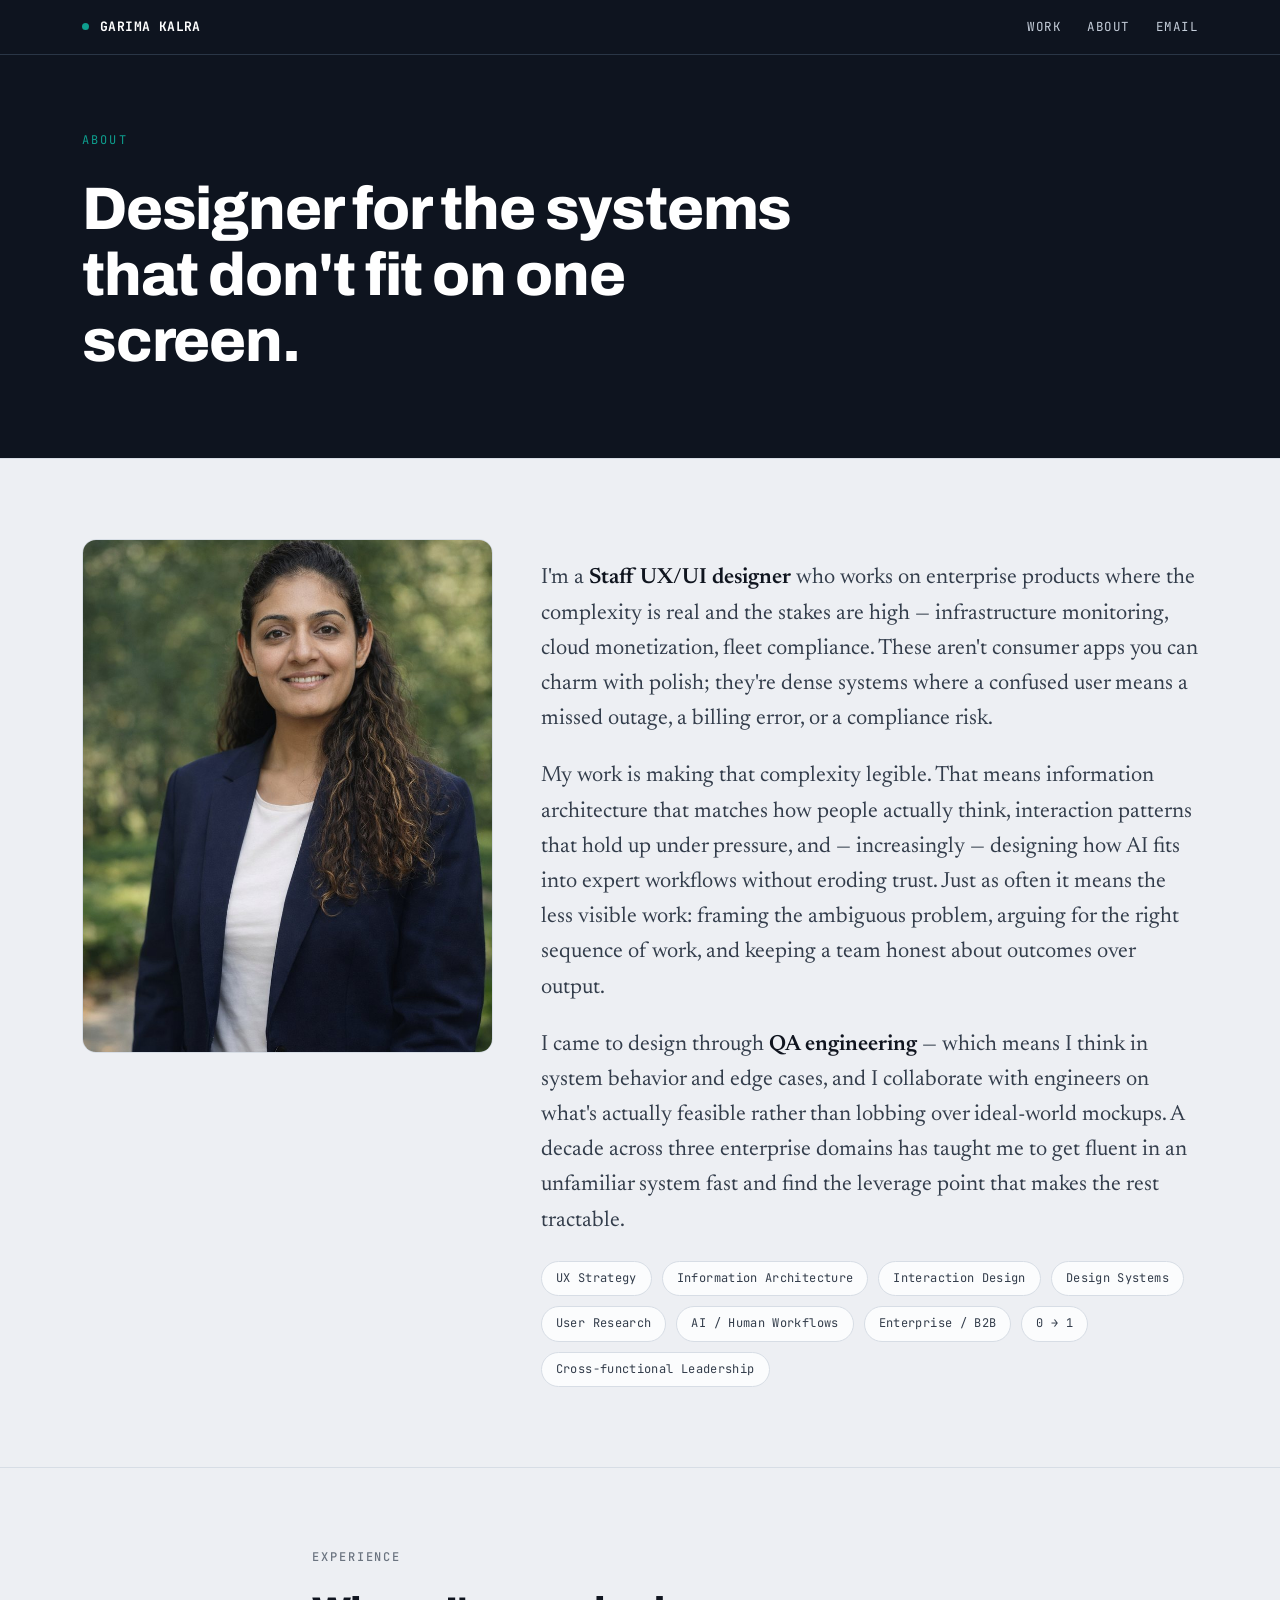
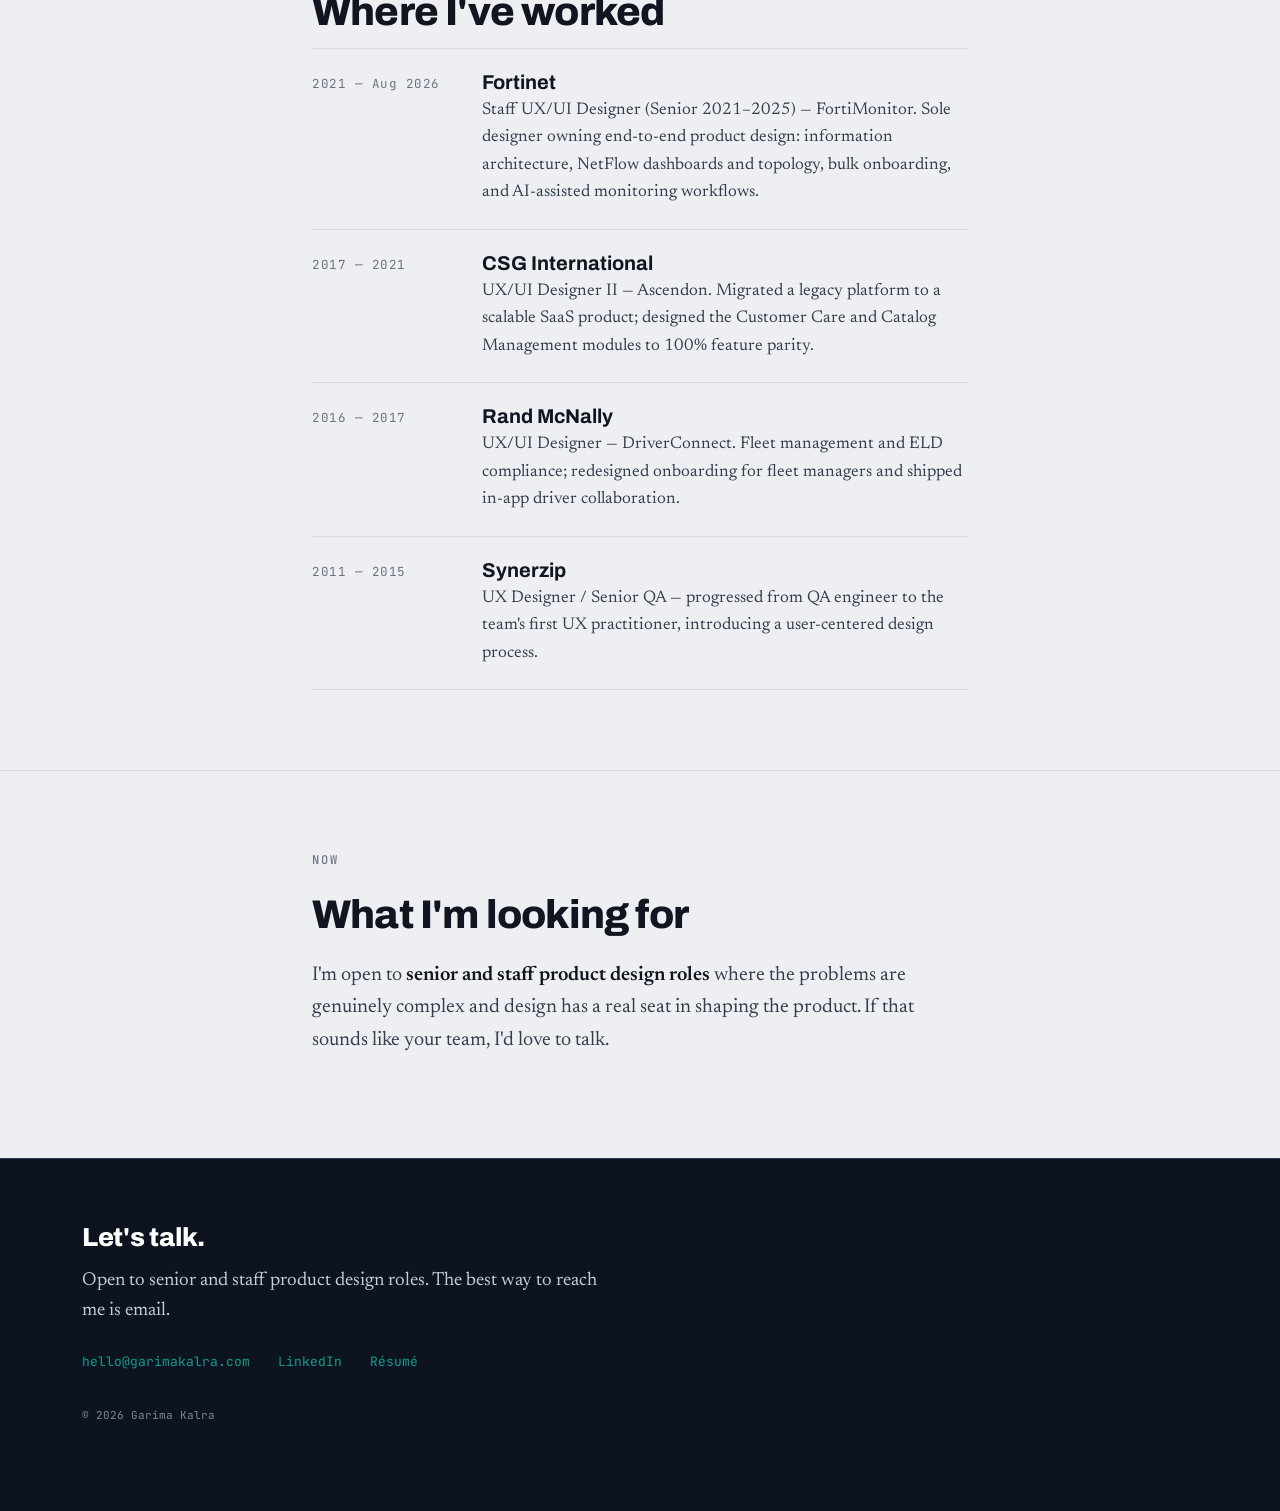
==== about.html @ a67697af "Add files via upload" ====
<!DOCTYPE html>
<html lang="en">
<head>
<meta charset="UTF-8">
<meta name="viewport" content="width=device-width, initial-scale=1.0">
<title>About — Garima Kalra</title>
<meta name="description" content="About Garima Kalra — Staff UX/UI designer specializing in complex enterprise systems.">
<link rel="preconnect" href="https://fonts.googleapis.com">
<link rel="preconnect" href="https://fonts.gstatic.com" crossorigin>
<link href="https://fonts.googleapis.com/css2?family=Archivo:wght@400;500;600;700;800;900&family=Newsreader:opsz,wght@6..72,400;6..72,500;6..72,600&family=JetBrains+Mono:wght@400;500;700&display=swap" rel="stylesheet">
<link rel="stylesheet" href="styles.css">
</head>
<body>

<div class="topbar">
  <div class="wrap">
    <a class="brand" href="index.html"><span class="dot"></span>GARIMA KALRA</a>
    <nav>
      <a href="index.html#work">Work</a>
      <a href="about.html">About</a>
      <a class="hide-sm" href="mailto:hello@garimakalra.com">Email</a>
    </nav>
  </div>
</div>

<header class="hero home">
  <div class="wrap">
    <div class="eyebrow">About</div>
    <!-- EDIT: about headline -->
    <h1 style="font-size:clamp(34px,5vw,60px);max-width:20ch;">Designer for the systems that don't fit on one screen.</h1>
  </div>
</header>

<section>
  <div class="wrap reveal" style="display:grid;grid-template-columns:1fr 1.6fr;gap:48px;align-items:start;">
    <div>
      <img src="garima.jpg" alt="Garima Kalra" style="width:100%;aspect-ratio:4/5;object-fit:cover;border-radius:14px;border:1px solid var(--line);display:block;">
    </div>
    <div>
      <!-- EDIT: bio -->
      <p class="bio">I'm a <strong>Staff UX/UI designer</strong> who works on enterprise products where the complexity is real and the stakes are high — infrastructure monitoring, cloud monetization, fleet compliance. These aren't consumer apps you can charm with polish; they're dense systems where a confused user means a missed outage, a billing error, or a compliance risk.</p>
      <p class="bio">My work is making that complexity legible. That means information architecture that matches how people actually think, interaction patterns that hold up under pressure, and — increasingly — designing how AI fits into expert workflows without eroding trust. Just as often it means the less visible work: framing the ambiguous problem, arguing for the right sequence of work, and keeping a team honest about outcomes over output.</p>
      <p class="bio">I came to design through <strong>QA engineering</strong> — which means I think in system behavior and edge cases, and I collaborate with engineers on what's actually feasible rather than lobbing over ideal-world mockups. A decade across three enterprise domains has taught me to get fluent in an unfamiliar system fast and find the leverage point that makes the rest tractable.</p>

      <div class="tags">
        <span class="tag">UX Strategy</span>
        <span class="tag">Information Architecture</span>
        <span class="tag">Interaction Design</span>
        <span class="tag">Design Systems</span>
        <span class="tag">User Research</span>
        <span class="tag">AI / Human Workflows</span>
        <span class="tag">Enterprise / B2B</span>
        <span class="tag">0 → 1</span>
        <span class="tag">Cross-functional Leadership</span>
      </div>
    </div>
  </div>
</section>

<section>
  <div class="wrap read reveal">
    <div class="eyebrow-s">Experience</div>
    <h2 class="sec" style="margin-bottom:14px;">Where I've worked</h2>
    <div class="timeline" style="max-width:none;">
      <div class="tl"><div class="when">2021 — Aug 2026</div><div><h3>Fortinet</h3><div class="role">Staff UX/UI Designer (Senior 2021–2025) — FortiMonitor. Sole designer owning end-to-end product design: information architecture, NetFlow dashboards and topology, bulk onboarding, and AI-assisted monitoring workflows.</div></div></div>
      <div class="tl"><div class="when">2017 — 2021</div><div><h3>CSG International</h3><div class="role">UX/UI Designer II — Ascendon. Migrated a legacy platform to a scalable SaaS product; designed the Customer Care and Catalog Management modules to 100% feature parity.</div></div></div>
      <div class="tl"><div class="when">2016 — 2017</div><div><h3>Rand McNally</h3><div class="role">UX/UI Designer — DriverConnect. Fleet management and ELD compliance; redesigned onboarding for fleet managers and shipped in-app driver collaboration.</div></div></div>
      <div class="tl"><div class="when">2011 — 2015</div><div><h3>Synerzip</h3><div class="role">UX Designer / Senior QA — progressed from QA engineer to the team's first UX practitioner, introducing a user-centered design process.</div></div></div>
    </div>
  </div>
</section>

<section>
  <div class="wrap read reveal">
    <div class="eyebrow-s">Now</div>
    <h2 class="sec">What I'm looking for</h2>
    <p style="font-size:20px;color:var(--ink-2);">I'm open to <strong>senior and staff product design roles</strong> where the problems are genuinely complex and design has a real seat in shaping the product. If that sounds like your team, I'd love to talk.</p>
  </div>
</section>

<footer>
  <div class="wrap">
    <h3>Let's talk.</h3>
    <p class="ft-sub">Open to senior and staff product design roles. The best way to reach me is email.</p>
    <div class="row">
      <a class="link-b" href="mailto:hello@garimakalra.com">hello@garimakalra.com</a>
      <a class="link-b" href="https://www.linkedin.com/in/kalragarima/">LinkedIn</a>
      <a class="link-b" href="Garima_Kalra_Resume.pdf">Résumé</a>
    </div>
    <p class="copy">© 2026 Garima Kalra</p>
  </div>
</footer>

<script src="site.js"></script>
</body>
</html>
---- styles.css ----
/* =========================================================
   Garima Kalra — portfolio styles
   ONE source of truth for the whole site.
   Edit colors, fonts, and spacing here and every page updates.
   ========================================================= */

:root{
  /* palette */
  --bg:#EDEFF3; --surface:#FBFCFD; --ink:#10151F; --ink-2:#333D4B; --muted:#6B7480;
  --line:#D7DDE5; --line-2:#E4E9EF;
  --console:#0E141F; --console-2:#161F2C; --console-3:#1E2836; --console-line:#2A3646;
  --console-text:#C4CDD9; --console-muted:#7C8798;
  --observed:#0E9E8E; --observed-soft:#E1F3F0;   /* teal accent */
  --designed:#6C5CE0; --designed-soft:#ECE9FB;    /* violet accent */
  --critical:#E5484D; --warning:#C98209; --ok:#2FA76B;
  /* layout */
  --maxw:1180px; --readw:720px;
}

*{box-sizing:border-box;}
html{scroll-behavior:smooth;-webkit-text-size-adjust:100%;}
body{margin:0;background:var(--bg);color:var(--ink);font-family:"Newsreader",Georgia,serif;
  font-size:19px;line-height:1.62;font-weight:400;-webkit-font-smoothing:antialiased;
  text-rendering:optimizeLegibility;overflow-x:hidden;}
h1,h2,h3,h4{font-family:"Archivo",sans-serif;color:var(--ink);margin:0;line-height:1.1;}
a{color:inherit;}
.mono{font-family:"JetBrains Mono",monospace;}
.wrap{max-width:var(--maxw);margin:0 auto;padding:0 32px;}
.read{max-width:var(--readw);}
@media(max-width:640px){.wrap{padding:0 22px;}}

/* ---------- top nav (shared) ---------- */
.topbar{position:sticky;top:0;z-index:50;background:var(--console);border-bottom:1px solid var(--console-line);}
.topbar .wrap{display:flex;align-items:center;justify-content:space-between;height:54px;}
.topbar .brand{font-family:"JetBrains Mono",monospace;font-size:13px;letter-spacing:.03em;
  color:#fff;text-decoration:none;display:flex;align-items:center;gap:11px;font-weight:700;}
.topbar .brand .dot{width:7px;height:7px;border-radius:50%;background:var(--observed);display:inline-block;}
.topbar nav{display:flex;gap:26px;}
.topbar nav a{font-family:"JetBrains Mono",monospace;font-size:12.5px;letter-spacing:.04em;
  color:var(--console-text);text-decoration:none;text-transform:uppercase;}
.topbar nav a:hover{color:#fff;}
@media(max-width:560px){.topbar nav{gap:16px;} .topbar nav a.hide-sm{display:none;}}

/* ---------- console hero (home + case studies) ---------- */
.hero{background:var(--console);color:#fff;padding:76px 0 84px;position:relative;overflow:hidden;}
.hero .eyebrow{font-family:"JetBrains Mono",monospace;font-size:12px;letter-spacing:.18em;
  text-transform:uppercase;color:var(--observed);margin-bottom:26px;}
.hero h1{font-family:"Archivo",sans-serif;font-weight:800;letter-spacing:-.02em;color:#fff;}
.hero .lede{font-size:clamp(19px,2.4vw,23px);color:var(--console-text);max-width:60ch;
  margin-top:26px;line-height:1.55;}
.hero .facts{display:flex;flex-wrap:wrap;gap:34px;margin-top:44px;padding-top:28px;border-top:1px solid var(--console-line);}
.hero .fact .k{font-family:"JetBrains Mono",monospace;font-size:11px;letter-spacing:.12em;
  text-transform:uppercase;color:var(--console-muted);}
.hero .fact .v{font-family:"Archivo",sans-serif;font-size:15px;font-weight:600;color:#fff;margin-top:6px;}

/* home hero sizing */
.hero.home h1{font-size:clamp(40px,6.4vw,78px);max-width:16ch;}
.hero.home .sub{font-family:"Newsreader",serif;font-size:clamp(20px,2.6vw,26px);
  color:var(--console-text);max-width:56ch;margin-top:24px;line-height:1.5;}
/* case study hero sizing */
.hero.case h1{font-size:clamp(38px,6vw,72px);max-width:15ch;}

/* ---------- sections ---------- */
section{padding:80px 0;border-top:1px solid var(--line);}
.eyebrow-s{font-family:"JetBrains Mono",monospace;font-size:12px;font-weight:500;letter-spacing:.16em;
  text-transform:uppercase;color:var(--muted);display:flex;align-items:center;gap:.7em;margin-bottom:22px;}
.eyebrow-s .num{color:var(--observed);font-weight:700;}
h2.sec{font-size:clamp(28px,4vw,40px);font-weight:800;letter-spacing:-.02em;max-width:20ch;}
.sec-sub{font-size:22px;color:var(--ink-2);margin-top:18px;max-width:52ch;line-height:1.5;}
p{margin:22px 0;}
.read p, p.read{max-width:var(--readw);}
strong{font-weight:600;color:var(--ink);}
.pull{font-family:"Archivo",sans-serif;font-weight:700;font-size:clamp(24px,3.4vw,34px);
  line-height:1.22;letter-spacing:-.015em;margin:44px 0;max-width:22ch;}
.pull .tealw{color:var(--observed);} .pull .violw{color:var(--designed);}

/* ---------- work grid (home) ---------- */
.work-head{display:flex;align-items:baseline;justify-content:space-between;margin-bottom:34px;}
.work-grid{display:grid;grid-template-columns:1fr 1fr;gap:24px;}
@media(max-width:760px){.work-grid{grid-template-columns:1fr;}}
.card{display:block;text-decoration:none;color:inherit;background:var(--surface);
  border:1px solid var(--line);border-radius:14px;overflow:hidden;transition:transform .25s ease,box-shadow .25s ease,border-color .25s ease;}
.card:hover{transform:translateY(-4px);box-shadow:0 18px 40px -24px rgba(16,21,31,.35);border-color:var(--line-2);}
.card .thumb{aspect-ratio:16/10;background:var(--console-2);position:relative;display:flex;align-items:flex-end;padding:20px;
  background-image:linear-gradient(135deg,var(--console) 0%,var(--console-3) 100%);}
.card .thumb .chip{font-family:"Archivo",sans-serif;font-weight:800;font-size:26px;letter-spacing:-.02em;color:#fff;}
.card .thumb .chip small{display:block;font-family:"JetBrains Mono",monospace;font-weight:500;
  font-size:11px;letter-spacing:.08em;text-transform:uppercase;color:var(--observed);margin-bottom:6px;}
.card .thumb .ph{position:absolute;top:14px;right:16px;font-family:"JetBrains Mono",monospace;font-size:10px;
  letter-spacing:.08em;text-transform:uppercase;color:var(--console-muted);border:1px dashed var(--console-line);
  padding:4px 8px;border-radius:20px;}
/* full-bleed SVG motif + corner label for a finished tile visual */
.card .thumb .tileviz{position:absolute;inset:0;width:100%;height:100%;display:block;}
.card .thumb .tilelabel{position:absolute;top:13px;left:16px;z-index:2;font-family:"JetBrains Mono",monospace;
  font-size:10.5px;letter-spacing:.09em;text-transform:uppercase;color:var(--console-muted);}
.card:hover .thumb .tileviz{opacity:.96;}
.card .body{padding:22px 24px 26px;}
.card .co{font-family:"JetBrains Mono",monospace;font-size:11.5px;letter-spacing:.06em;
  text-transform:uppercase;color:var(--muted);margin-bottom:10px;}
.card h3{font-family:"Archivo",sans-serif;font-size:23px;font-weight:700;letter-spacing:-.01em;line-height:1.15;}
.card p{font-size:17px;color:var(--ink-2);margin:12px 0 0;line-height:1.5;}
.card .go{font-family:"JetBrains Mono",monospace;font-size:12px;letter-spacing:.04em;color:var(--observed);margin-top:18px;display:inline-block;}

/* ---------- about ---------- */
.bio{font-size:22px;line-height:1.6;color:var(--ink-2);max-width:var(--readw);}
.bio strong{color:var(--ink);}
.portrait{width:100%;aspect-ratio:4/5;border-radius:14px;border:1px solid var(--line);
  background:var(--console-2) linear-gradient(135deg,var(--console) 0%,var(--console-3) 100%);
  display:flex;align-items:center;justify-content:center;
  font-family:"JetBrains Mono",monospace;font-size:11px;letter-spacing:.08em;text-transform:uppercase;color:var(--console-muted);}
.timeline{border-top:1px solid var(--line);margin-top:8px;}
.tl{display:grid;grid-template-columns:150px 1fr;gap:20px;padding:22px 0;border-bottom:1px solid var(--line);}
@media(max-width:560px){.tl{grid-template-columns:1fr;gap:6px;}}
.tl .when{font-family:"JetBrains Mono",monospace;font-size:12.5px;letter-spacing:.04em;color:var(--muted);padding-top:3px;}
.tl h3{font-size:20px;font-weight:700;}
.tl .role{color:var(--ink-2);font-size:17px;margin-top:4px;}
.tags{display:flex;flex-wrap:wrap;gap:10px;margin-top:20px;}
.tag{font-family:"JetBrains Mono",monospace;font-size:12px;letter-spacing:.03em;color:var(--ink-2);
  border:1px solid var(--line);border-radius:20px;padding:7px 14px;background:var(--surface);}

/* ---------- case study components ---------- */
.metrics{display:grid;grid-template-columns:repeat(3,1fr);gap:20px;margin:44px 0;}
@media(max-width:720px){.metrics{grid-template-columns:1fr;}}
.metric{background:var(--surface);border:1px solid var(--line);border-radius:12px;padding:26px;}
.metric .big{font-family:"Archivo",sans-serif;font-weight:800;font-size:40px;letter-spacing:-.02em;
  color:var(--ink);display:flex;align-items:baseline;gap:10px;}
.metric .big .from{font-size:20px;color:var(--muted);font-weight:600;}
.metric .lbl{font-size:16px;color:var(--ink-2);margin-top:10px;line-height:1.4;}
.dec{border-top:1px solid var(--line);padding:26px 0;display:grid;grid-template-columns:64px 1fr;gap:20px;}
.dec .n{font-family:"JetBrains Mono",monospace;font-weight:700;font-size:15px;color:var(--designed);padding-top:4px;}
.dec h3{font-size:21px;font-weight:700;}
.dec p{margin:10px 0 0;color:var(--ink-2);font-size:18px;}
.quote{border-left:2px solid var(--observed);padding:6px 0 6px 24px;margin:34px 0;}
.quote p{font-size:22px;line-height:1.5;color:var(--ink);margin:0 0 12px;font-style:italic;}
.quote .who{font-family:"JetBrains Mono",monospace;font-size:12px;letter-spacing:.05em;
  text-transform:uppercase;color:var(--muted);font-style:normal;}

/* placeholder marker — visible so you never ship an empty slot by accident */
.swapnote{border:1px dashed var(--designed);background:var(--designed-soft);border-radius:10px;
  padding:16px 18px;margin:28px 0;font-family:"JetBrains Mono",monospace;font-size:12.5px;
  color:#4a3fb0;line-height:1.6;}
.swapnote b{color:var(--designed);}

/* case study image helper */
.shot{width:100%;border:1px solid var(--line);border-radius:12px;margin:28px 0;display:block;}
.shot-pair{display:grid;grid-template-columns:1fr 1fr;gap:20px;margin:28px 0;}
@media(max-width:640px){.shot-pair{grid-template-columns:1fr;}}

/* ---------- footer (shared) ---------- */
footer{background:var(--console);color:var(--console-text);padding:64px 0;border-top:1px solid var(--console-line);}
footer h3{color:#fff;font-size:26px;font-weight:800;letter-spacing:-.01em;}
footer .ft-sub{max-width:52ch;margin-top:14px;color:var(--console-text);}
footer .row{display:flex;flex-wrap:wrap;gap:28px;margin-top:24px;}
footer a.link-b{font-family:"JetBrains Mono",monospace;font-size:13px;color:var(--observed);
  text-decoration:none;border-bottom:1px solid transparent;}
footer a.link-b:hover{border-bottom-color:var(--observed);}
footer .copy{font-family:"JetBrains Mono",monospace;font-size:11px;color:var(--console-muted);margin-top:34px;}

/* ---------- motion + a11y ---------- */
.reveal{opacity:0;transform:translateY(18px);transition:opacity .7s ease,transform .7s ease;}
.reveal.in{opacity:1;transform:none;}
a:focus-visible,button:focus-visible{outline:2px solid var(--observed);outline-offset:3px;}
@media(prefers-reduced-motion:reduce){.reveal{opacity:1;transform:none;transition:none;}}
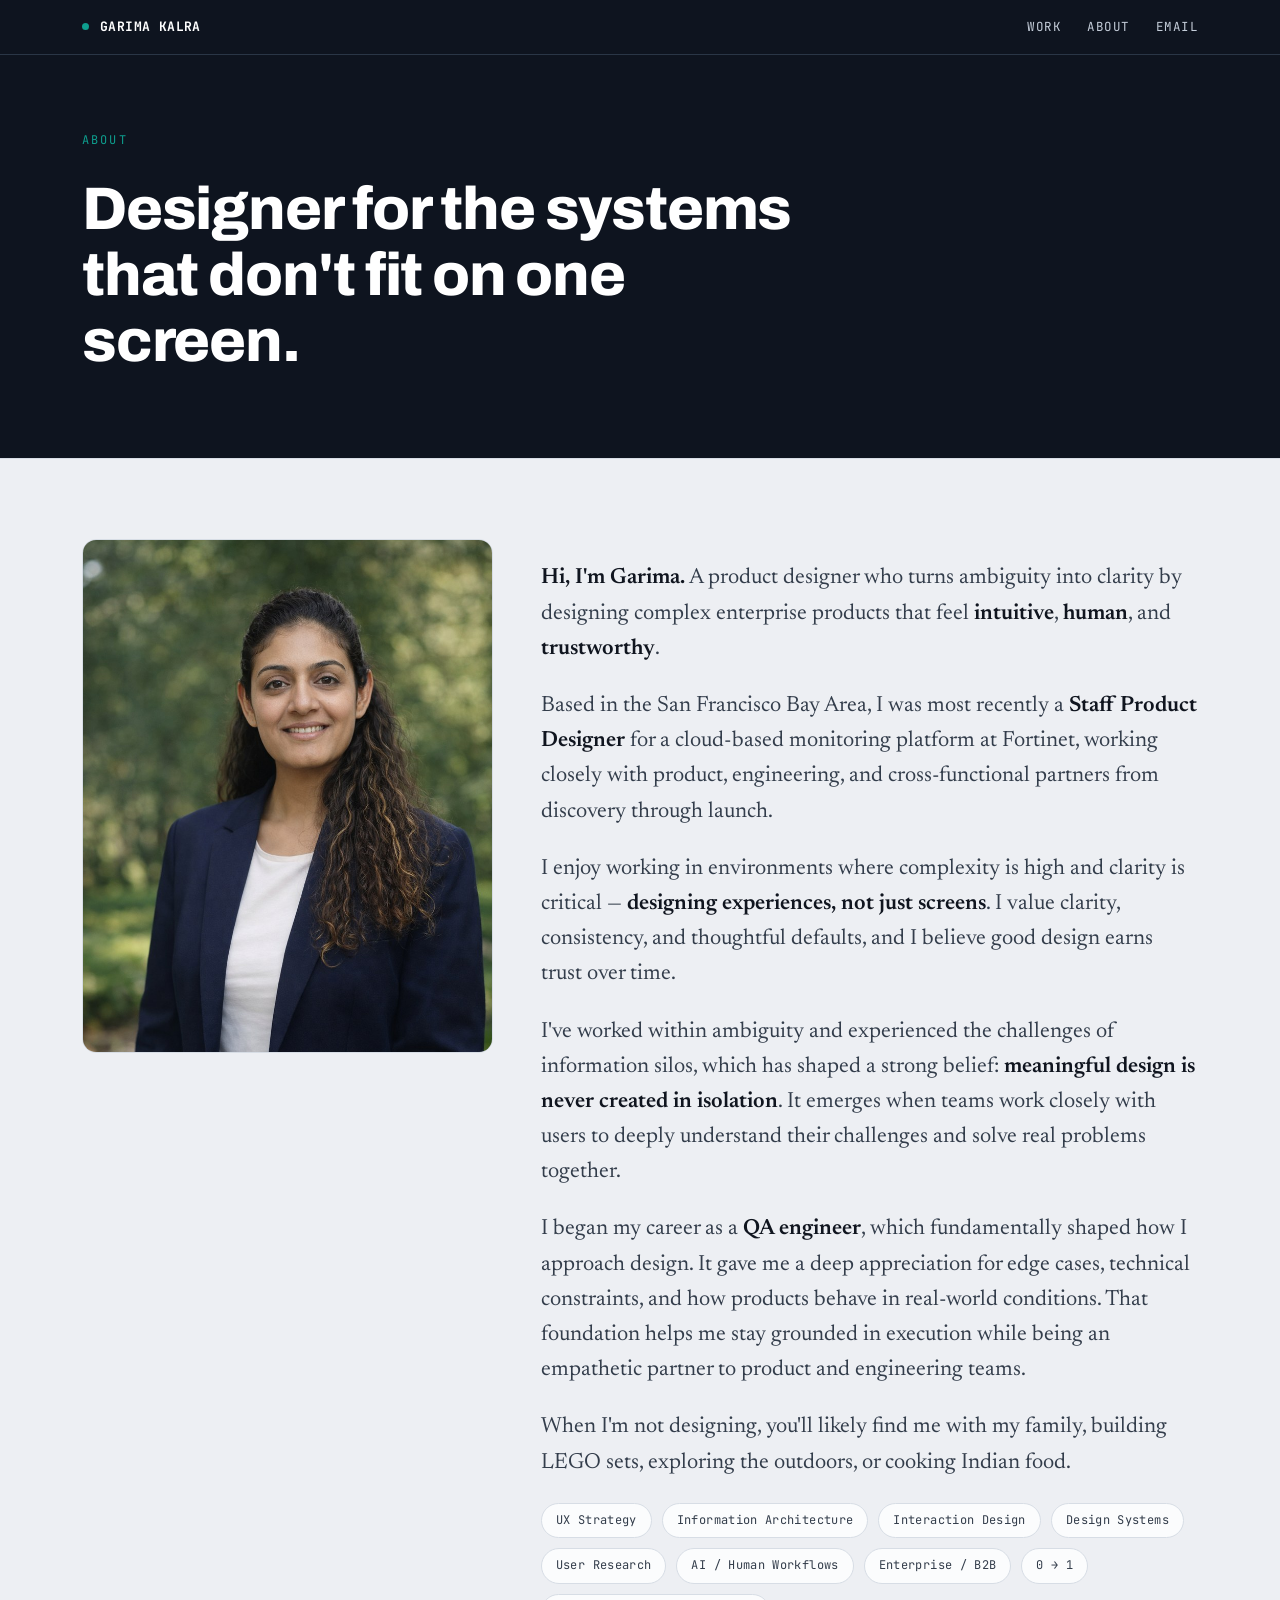
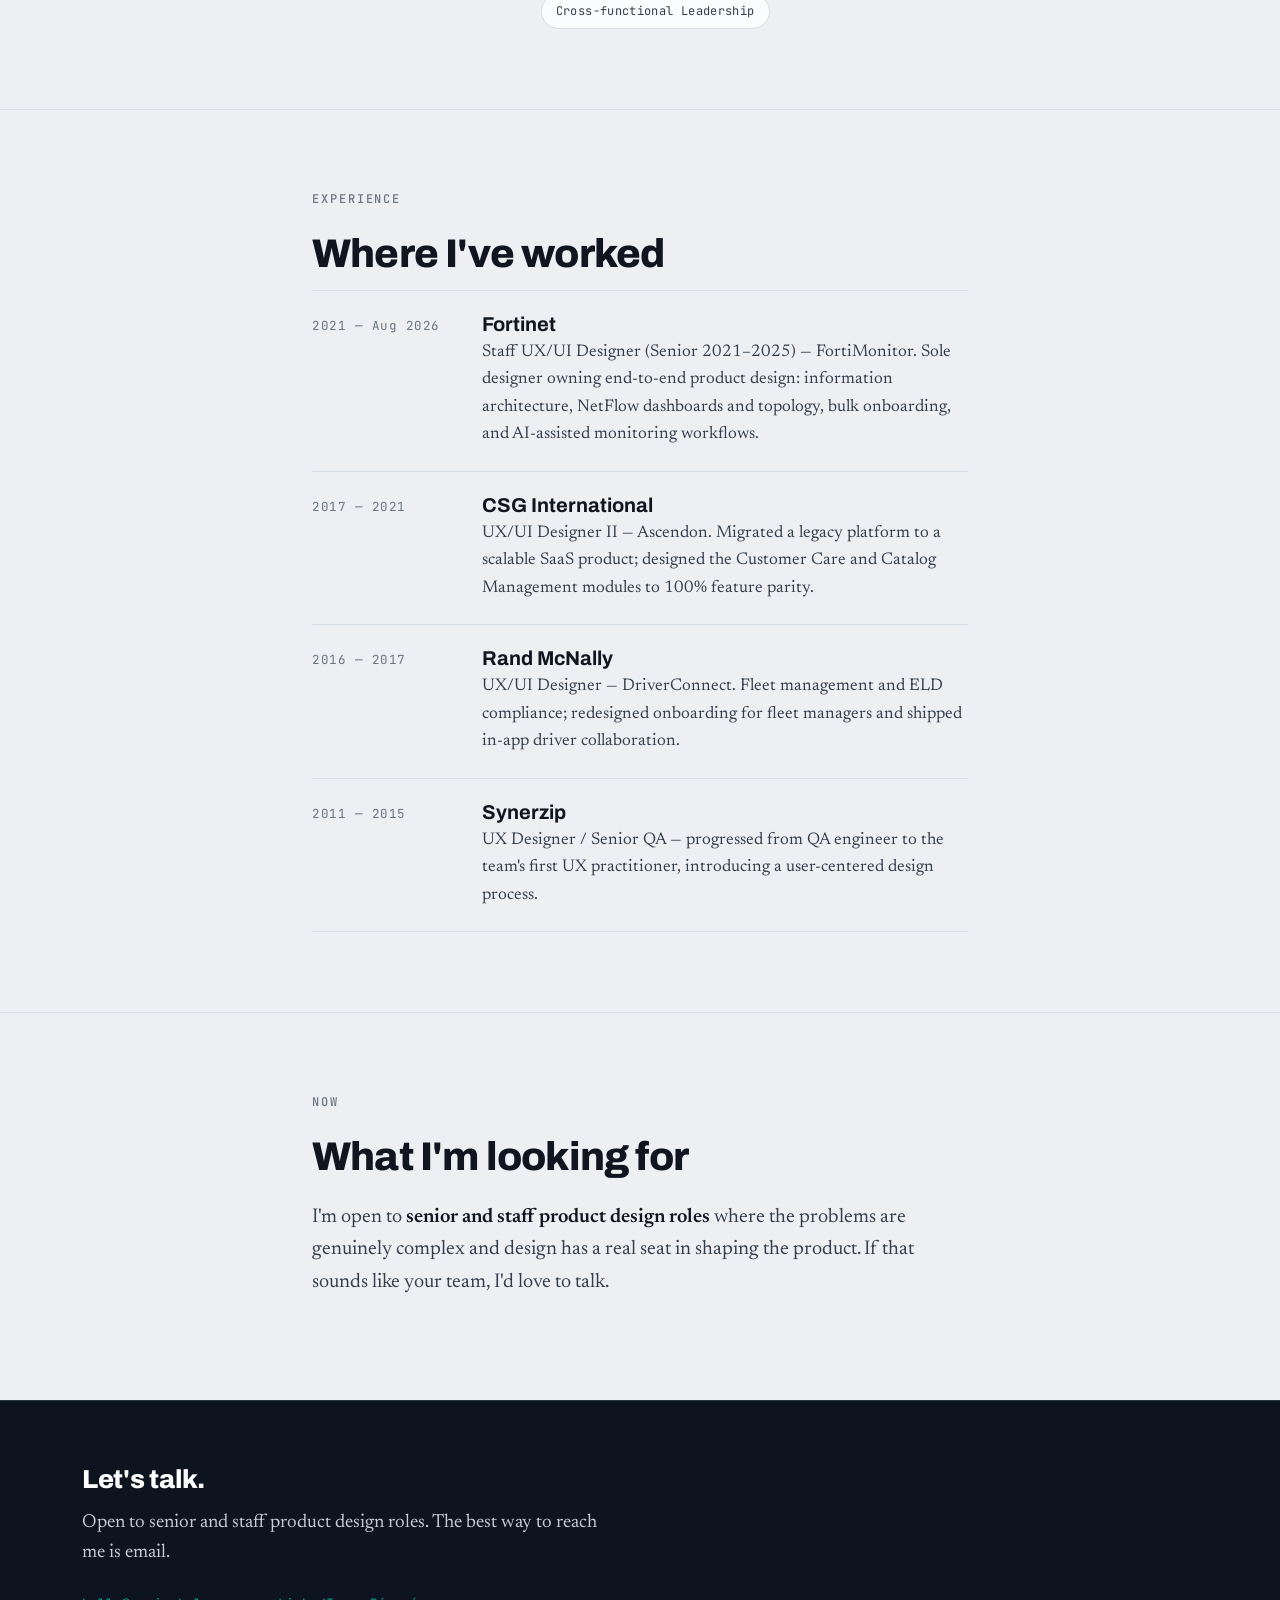
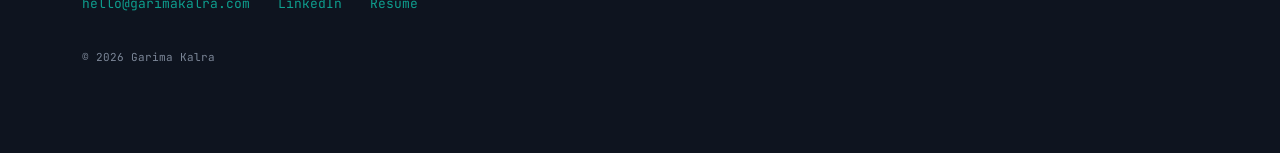
==== commit 63dd282a: "Add files via upload" ====
--- a/about.html
+++ b/about.html
@@ -38,9 +38,12 @@
     </div>
     <div>
       <!-- EDIT: bio -->
-      <p class="bio">I'm a <strong>Staff UX/UI designer</strong> who works on enterprise products where the complexity is real and the stakes are high — infrastructure monitoring, cloud monetization, fleet compliance. These aren't consumer apps you can charm with polish; they're dense systems where a confused user means a missed outage, a billing error, or a compliance risk.</p>
-      <p class="bio">My work is making that complexity legible. That means information architecture that matches how people actually think, interaction patterns that hold up under pressure, and — increasingly — designing how AI fits into expert workflows without eroding trust. Just as often it means the less visible work: framing the ambiguous problem, arguing for the right sequence of work, and keeping a team honest about outcomes over output.</p>
-      <p class="bio">I came to design through <strong>QA engineering</strong> — which means I think in system behavior and edge cases, and I collaborate with engineers on what's actually feasible rather than lobbing over ideal-world mockups. A decade across three enterprise domains has taught me to get fluent in an unfamiliar system fast and find the leverage point that makes the rest tractable.</p>
+      <p class="bio"><strong>Hi, I'm Garima.</strong> A product designer who turns ambiguity into clarity by designing complex enterprise products that feel <strong>intuitive</strong>, <strong>human</strong>, and <strong>trustworthy</strong>.</p>
+      <p class="bio">Based in the San Francisco Bay Area, I was most recently a <strong>Staff Product Designer</strong> for a cloud-based monitoring platform at Fortinet, working closely with product, engineering, and cross-functional partners from discovery through launch.</p>
+      <p class="bio">I enjoy working in environments where complexity is high and clarity is critical — <strong>designing experiences, not just screens</strong>. I value clarity, consistency, and thoughtful defaults, and I believe good design earns trust over time.</p>
+      <p class="bio">I've worked within ambiguity and experienced the challenges of information silos, which has shaped a strong belief: <strong>meaningful design is never created in isolation</strong>. It emerges when teams work closely with users to deeply understand their challenges and solve real problems together.</p>
+      <p class="bio">I began my career as a <strong>QA engineer</strong>, which fundamentally shaped how I approach design. It gave me a deep appreciation for edge cases, technical constraints, and how products behave in real-world conditions. That foundation helps me stay grounded in execution while being an empathetic partner to product and engineering teams.</p>
+      <p class="bio">When I'm not designing, you'll likely find me with my family, building LEGO sets, exploring the outdoors, or cooking Indian food.</p>
 
       <div class="tags">
         <span class="tag">UX Strategy</span>
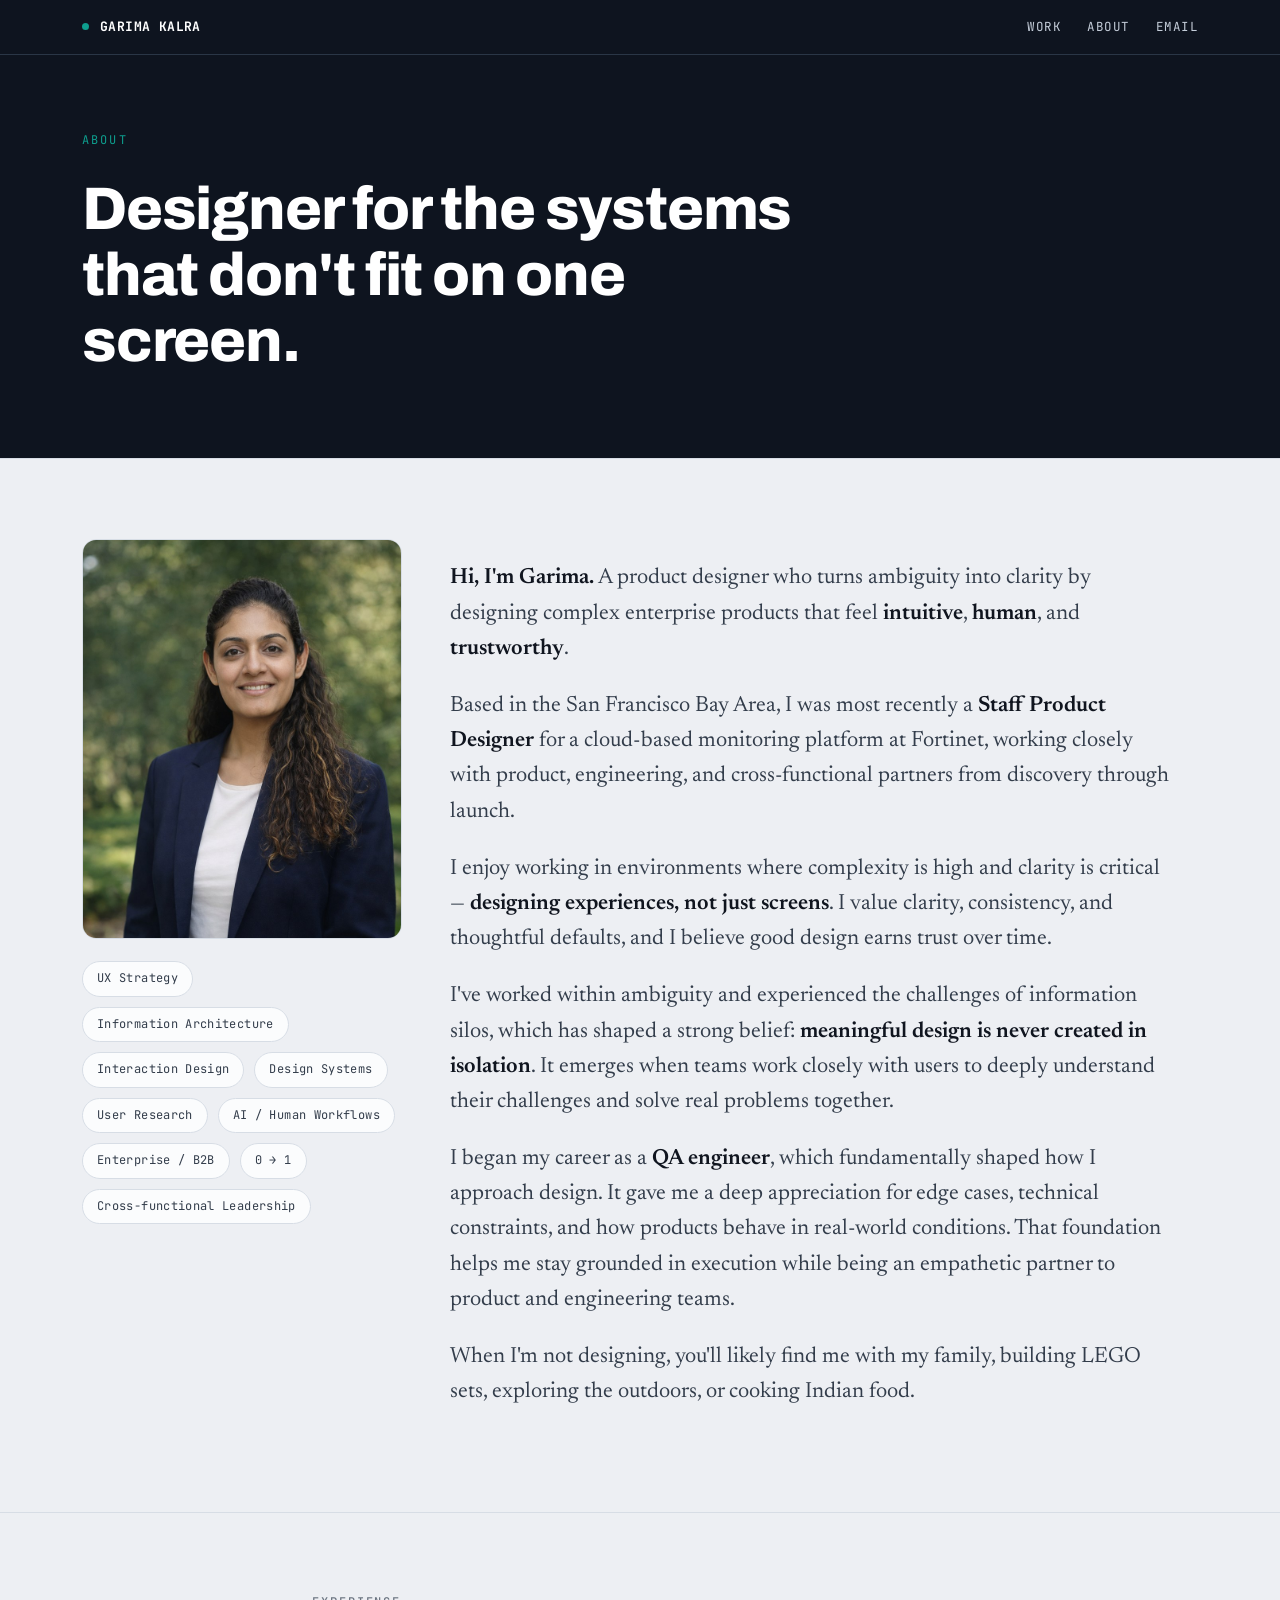
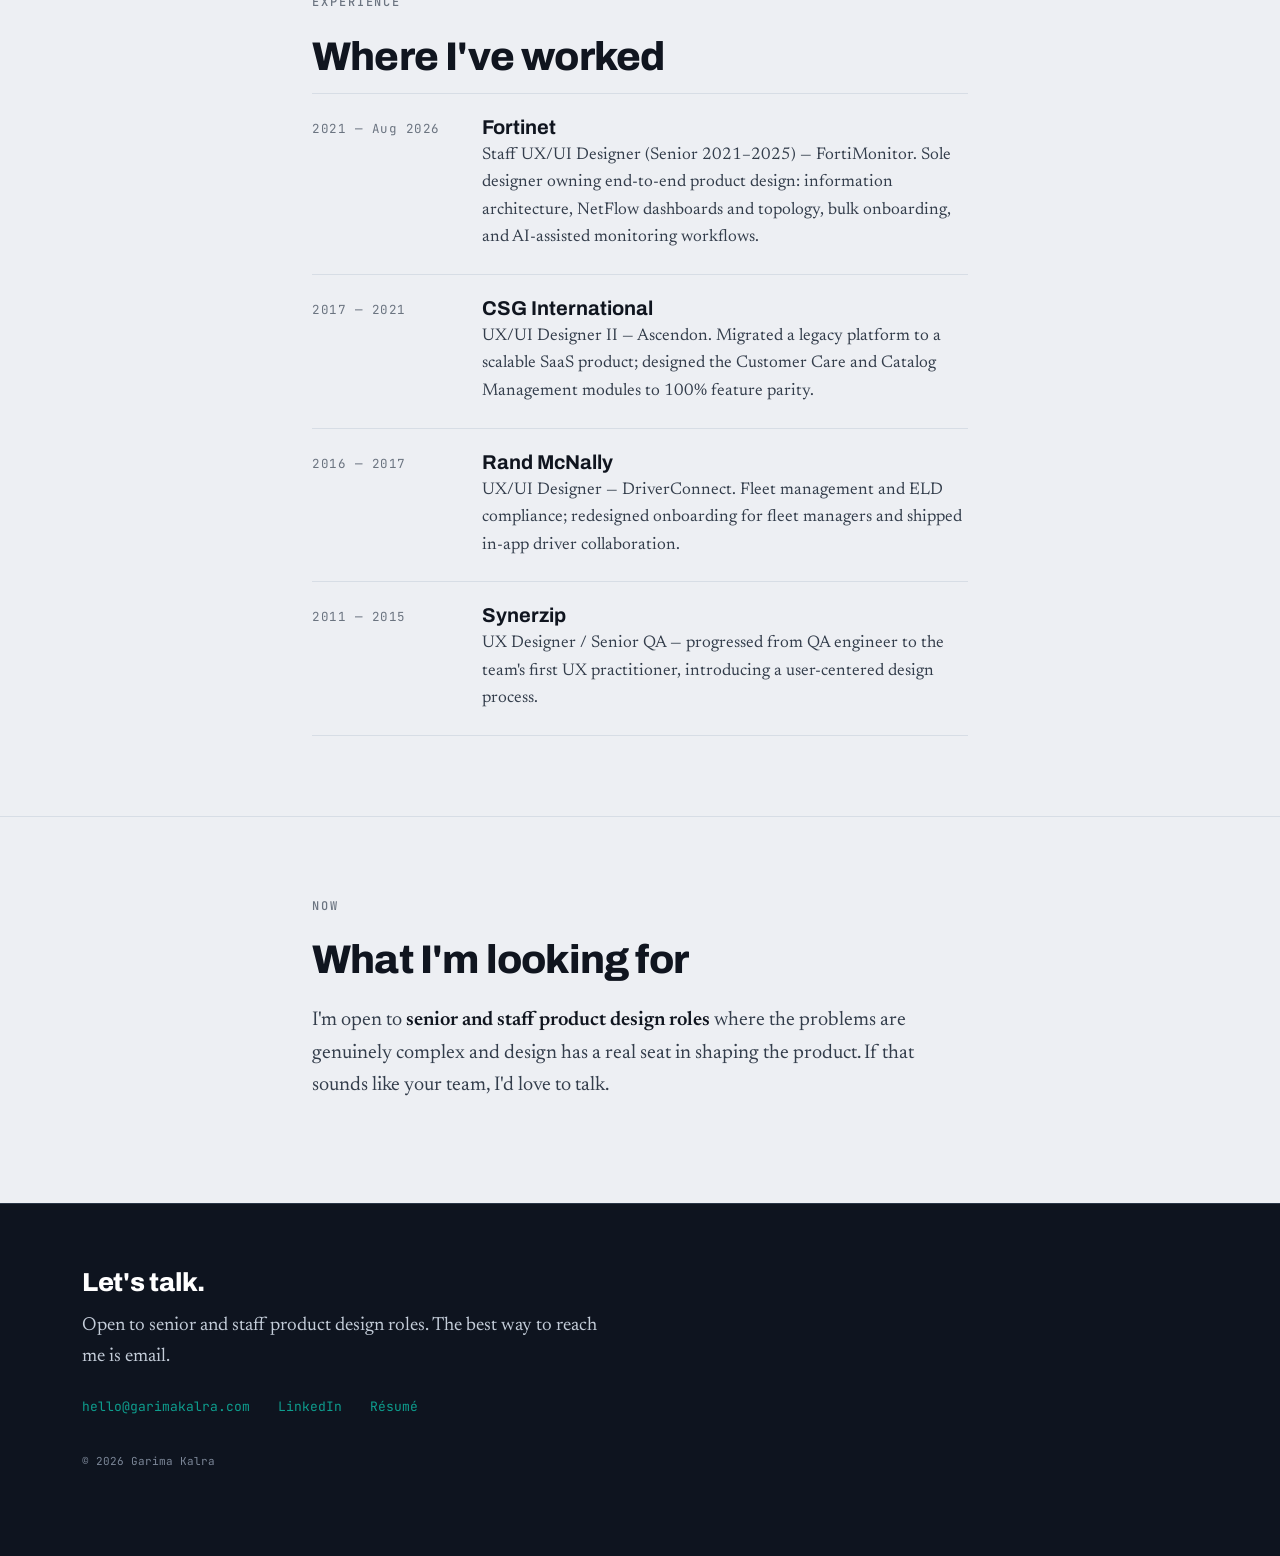
==== commit 42f49ab3: "Add files via upload" ====
--- a/about.html
+++ b/about.html
@@ -9,6 +9,17 @@
 <link rel="preconnect" href="https://fonts.gstatic.com" crossorigin>
 <link href="https://fonts.googleapis.com/css2?family=Archivo:wght@400;500;600;700;800;900&family=Newsreader:opsz,wght@6..72,400;6..72,500;6..72,600&family=JetBrains+Mono:wght@400;500;700&display=swap" rel="stylesheet">
 <link rel="stylesheet" href="styles.css">
+<style>
+  .about-grid{display:grid;grid-template-columns:minmax(260px,320px) 1fr;gap:48px;align-items:start;}
+  .about-side{position:sticky;top:96px;}
+  .about-side img{width:100%;aspect-ratio:4/5;object-fit:cover;border-radius:14px;border:1px solid var(--line);display:block;}
+  .about-side .tags{margin-top:22px;}
+  @media(max-width:820px){
+    .about-grid{grid-template-columns:1fr;gap:26px;}
+    .about-side{position:static;max-width:340px;}
+    .about-side .tags{margin-top:18px;}
+  }
+</style>
 </head>
 <body>
 
@@ -32,19 +43,9 @@
 </header>
 
 <section>
-  <div class="wrap reveal" style="display:grid;grid-template-columns:1fr 1.6fr;gap:48px;align-items:start;">
-    <div>
-      <img src="garima.jpg" alt="Garima Kalra" style="width:100%;aspect-ratio:4/5;object-fit:cover;border-radius:14px;border:1px solid var(--line);display:block;">
-    </div>
-    <div>
-      <!-- EDIT: bio -->
-      <p class="bio"><strong>Hi, I'm Garima.</strong> A product designer who turns ambiguity into clarity by designing complex enterprise products that feel <strong>intuitive</strong>, <strong>human</strong>, and <strong>trustworthy</strong>.</p>
-      <p class="bio">Based in the San Francisco Bay Area, I was most recently a <strong>Staff Product Designer</strong> for a cloud-based monitoring platform at Fortinet, working closely with product, engineering, and cross-functional partners from discovery through launch.</p>
-      <p class="bio">I enjoy working in environments where complexity is high and clarity is critical — <strong>designing experiences, not just screens</strong>. I value clarity, consistency, and thoughtful defaults, and I believe good design earns trust over time.</p>
-      <p class="bio">I've worked within ambiguity and experienced the challenges of information silos, which has shaped a strong belief: <strong>meaningful design is never created in isolation</strong>. It emerges when teams work closely with users to deeply understand their challenges and solve real problems together.</p>
-      <p class="bio">I began my career as a <strong>QA engineer</strong>, which fundamentally shaped how I approach design. It gave me a deep appreciation for edge cases, technical constraints, and how products behave in real-world conditions. That foundation helps me stay grounded in execution while being an empathetic partner to product and engineering teams.</p>
-      <p class="bio">When I'm not designing, you'll likely find me with my family, building LEGO sets, exploring the outdoors, or cooking Indian food.</p>
-
+  <div class="wrap reveal about-grid">
+    <div class="about-side">
+      <img src="garima.jpg" alt="Garima Kalra">
       <div class="tags">
         <span class="tag">UX Strategy</span>
         <span class="tag">Information Architecture</span>
@@ -56,6 +57,15 @@
         <span class="tag">0 → 1</span>
         <span class="tag">Cross-functional Leadership</span>
       </div>
+    </div>
+    <div>
+      <!-- EDIT: bio -->
+      <p class="bio"><strong>Hi, I'm Garima.</strong> A product designer who turns ambiguity into clarity by designing complex enterprise products that feel <strong>intuitive</strong>, <strong>human</strong>, and <strong>trustworthy</strong>.</p>
+      <p class="bio">Based in the San Francisco Bay Area, I was most recently a <strong>Staff Product Designer</strong> for a cloud-based monitoring platform at Fortinet, working closely with product, engineering, and cross-functional partners from discovery through launch.</p>
+      <p class="bio">I enjoy working in environments where complexity is high and clarity is critical — <strong>designing experiences, not just screens</strong>. I value clarity, consistency, and thoughtful defaults, and I believe good design earns trust over time.</p>
+      <p class="bio">I've worked within ambiguity and experienced the challenges of information silos, which has shaped a strong belief: <strong>meaningful design is never created in isolation</strong>. It emerges when teams work closely with users to deeply understand their challenges and solve real problems together.</p>
+      <p class="bio">I began my career as a <strong>QA engineer</strong>, which fundamentally shaped how I approach design. It gave me a deep appreciation for edge cases, technical constraints, and how products behave in real-world conditions. That foundation helps me stay grounded in execution while being an empathetic partner to product and engineering teams.</p>
+      <p class="bio">When I'm not designing, you'll likely find me with my family, building LEGO sets, exploring the outdoors, or cooking Indian food.</p>
     </div>
   </div>
 </section>
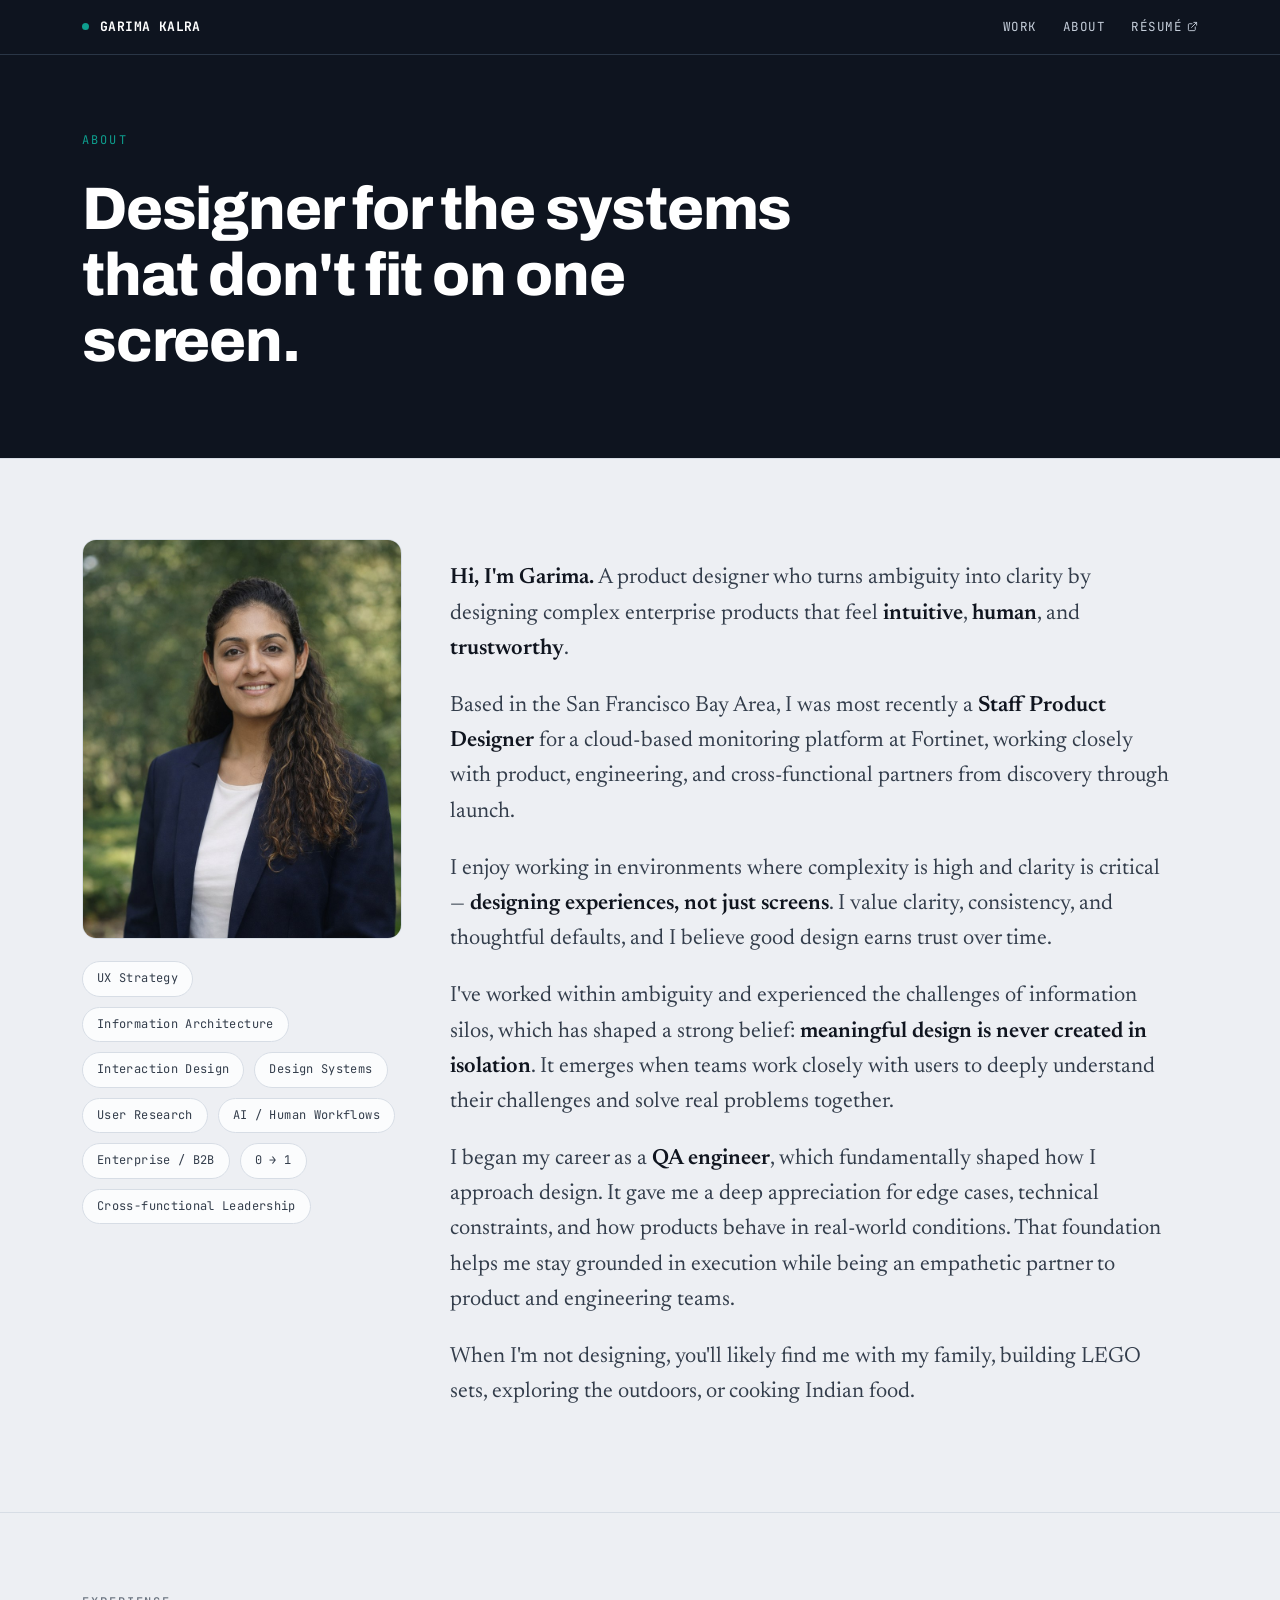
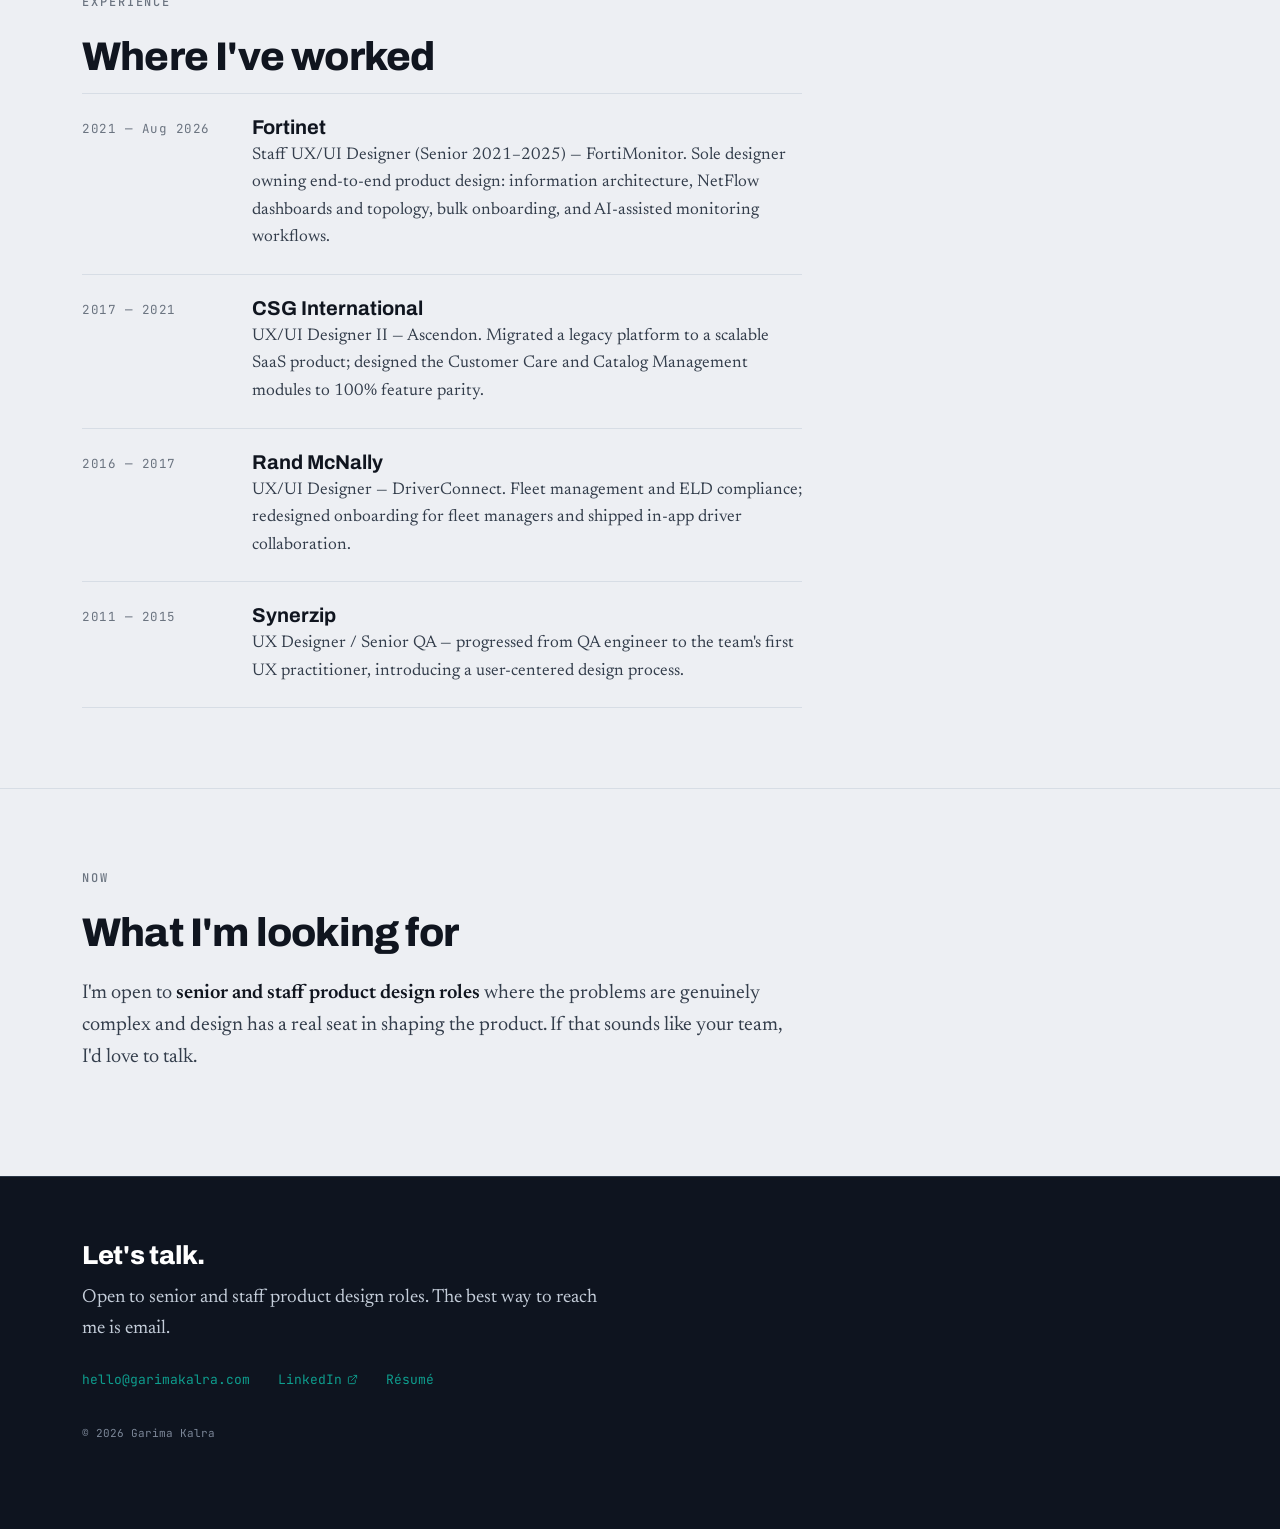
==== commit 1651da1a: "Add files via upload" ====
--- a/about.html
+++ b/about.html
@@ -29,7 +29,7 @@
     <nav>
       <a href="index.html#work">Work</a>
       <a href="about.html">About</a>
-      <a class="hide-sm" href="mailto:hello@garimakalra.com">Email</a>
+      <a href="Garima_Kalra_Resume.pdf" target="_blank" rel="noopener">Résumé<svg class="ext" viewBox="0 0 24 24" fill="none" stroke="currentColor" stroke-width="2" stroke-linecap="round" stroke-linejoin="round" aria-hidden="true"><path d="M18 13v6a2 2 0 0 1-2 2H5a2 2 0 0 1-2-2V8a2 2 0 0 1 2-2h6"/><polyline points="15 3 21 3 21 9"/><line x1="10" y1="14" x2="21" y2="3"/></svg></a>
     </nav>
   </div>
 </div>
@@ -71,7 +71,8 @@
 </section>
 
 <section>
-  <div class="wrap read reveal">
+  <div class="wrap reveal">
+    <div class="read">
     <div class="eyebrow-s">Experience</div>
     <h2 class="sec" style="margin-bottom:14px;">Where I've worked</h2>
     <div class="timeline" style="max-width:none;">
@@ -80,14 +81,17 @@
       <div class="tl"><div class="when">2016 — 2017</div><div><h3>Rand McNally</h3><div class="role">UX/UI Designer — DriverConnect. Fleet management and ELD compliance; redesigned onboarding for fleet managers and shipped in-app driver collaboration.</div></div></div>
       <div class="tl"><div class="when">2011 — 2015</div><div><h3>Synerzip</h3><div class="role">UX Designer / Senior QA — progressed from QA engineer to the team's first UX practitioner, introducing a user-centered design process.</div></div></div>
     </div>
+    </div>
   </div>
 </section>
 
 <section>
-  <div class="wrap read reveal">
+  <div class="wrap reveal">
+    <div class="read">
     <div class="eyebrow-s">Now</div>
     <h2 class="sec">What I'm looking for</h2>
     <p style="font-size:20px;color:var(--ink-2);">I'm open to <strong>senior and staff product design roles</strong> where the problems are genuinely complex and design has a real seat in shaping the product. If that sounds like your team, I'd love to talk.</p>
+    </div>
   </div>
 </section>
 
@@ -97,7 +101,7 @@
     <p class="ft-sub">Open to senior and staff product design roles. The best way to reach me is email.</p>
     <div class="row">
       <a class="link-b" href="mailto:hello@garimakalra.com">hello@garimakalra.com</a>
-      <a class="link-b" href="https://www.linkedin.com/in/kalragarima/">LinkedIn</a>
+      <a class="link-b" href="https://www.linkedin.com/in/kalragarima/" target="_blank" rel="noopener">LinkedIn<svg class="ext" viewBox="0 0 24 24" fill="none" stroke="currentColor" stroke-width="2" stroke-linecap="round" stroke-linejoin="round" aria-hidden="true"><path d="M18 13v6a2 2 0 0 1-2 2H5a2 2 0 0 1-2-2V8a2 2 0 0 1 2-2h6"/><polyline points="15 3 21 3 21 9"/><line x1="10" y1="14" x2="21" y2="3"/></svg></a>
       <a class="link-b" href="Garima_Kalra_Resume.pdf">Résumé</a>
     </div>
     <p class="copy">© 2026 Garima Kalra</p>
--- a/styles.css
+++ b/styles.css
@@ -161,3 +161,6 @@
 .reveal.in{opacity:1;transform:none;}
 a:focus-visible,button:focus-visible{outline:2px solid var(--observed);outline-offset:3px;}
 @media(prefers-reduced-motion:reduce){.reveal{opacity:1;transform:none;transition:none;}}
+
+/* new-tab icon for external links (résumé, linkedin) */
+.ext{width:11px;height:11px;display:inline-block;vertical-align:-1px;margin-left:5px;}
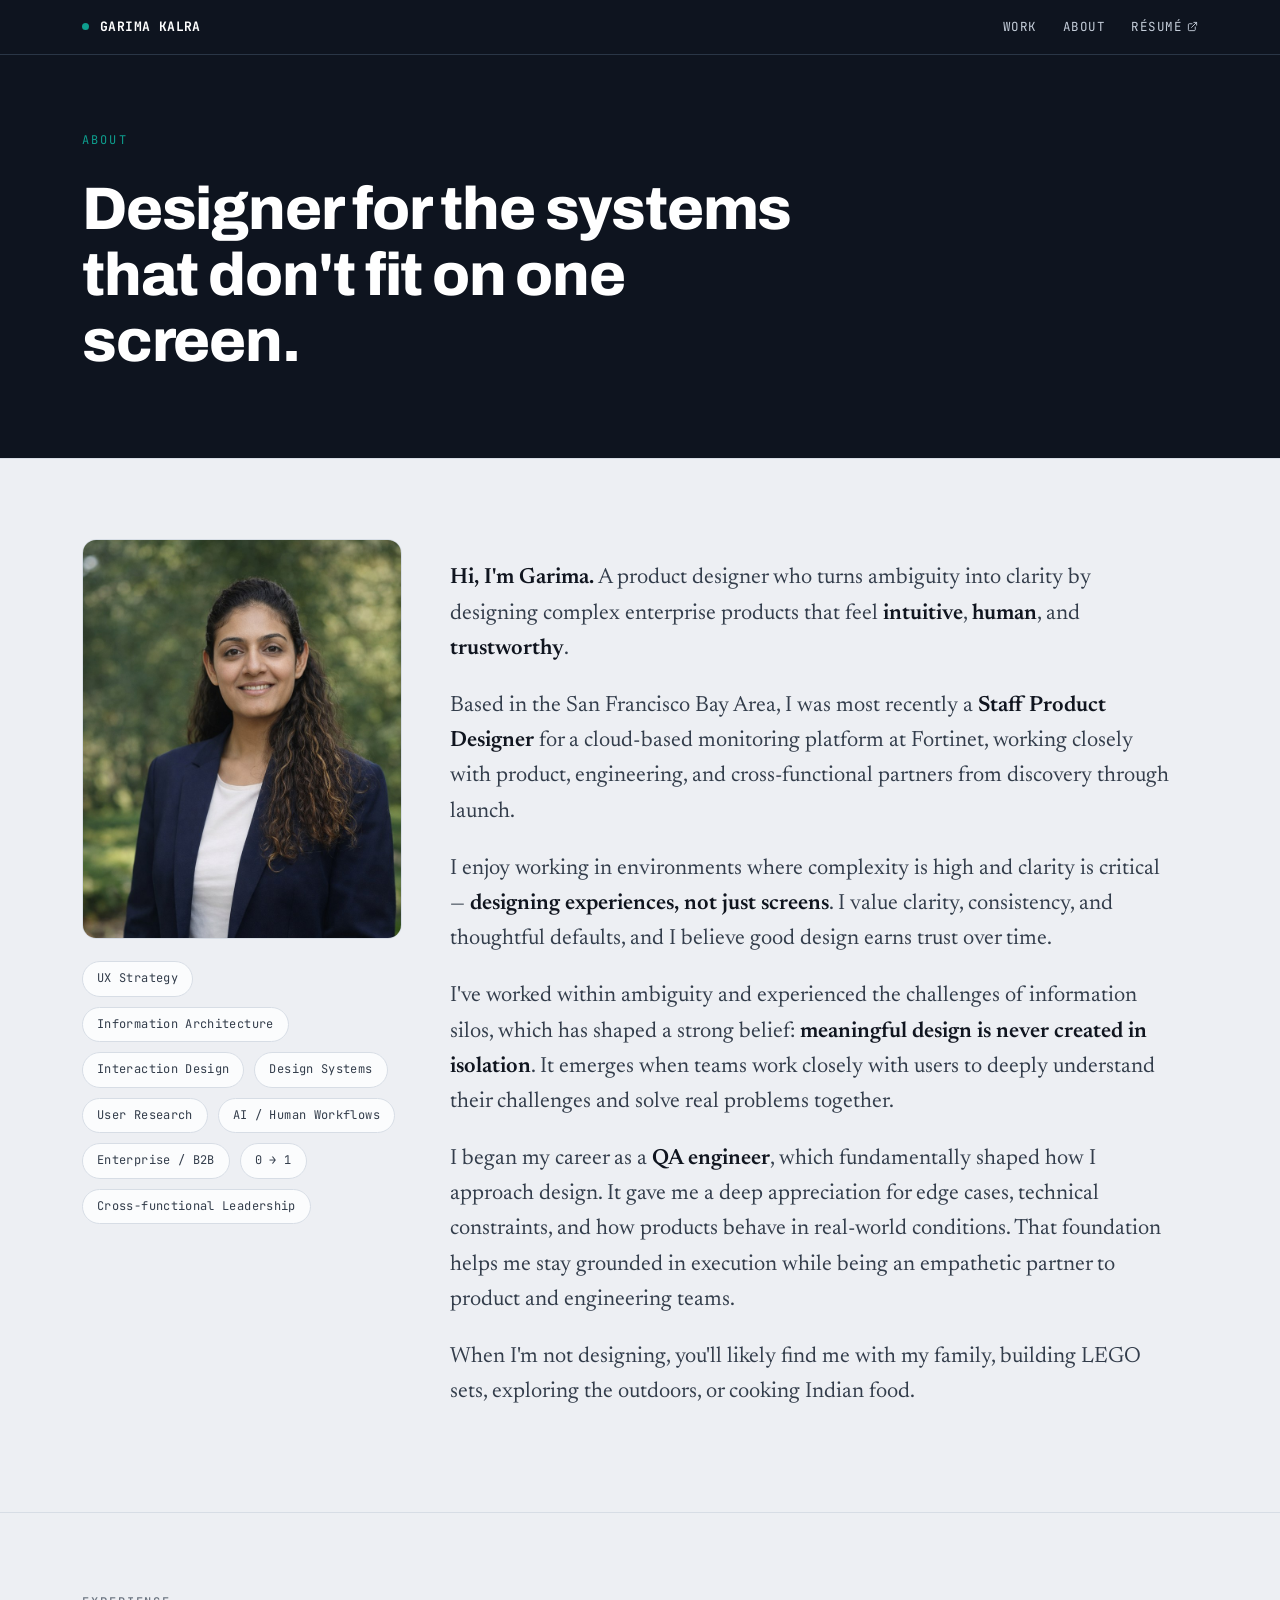
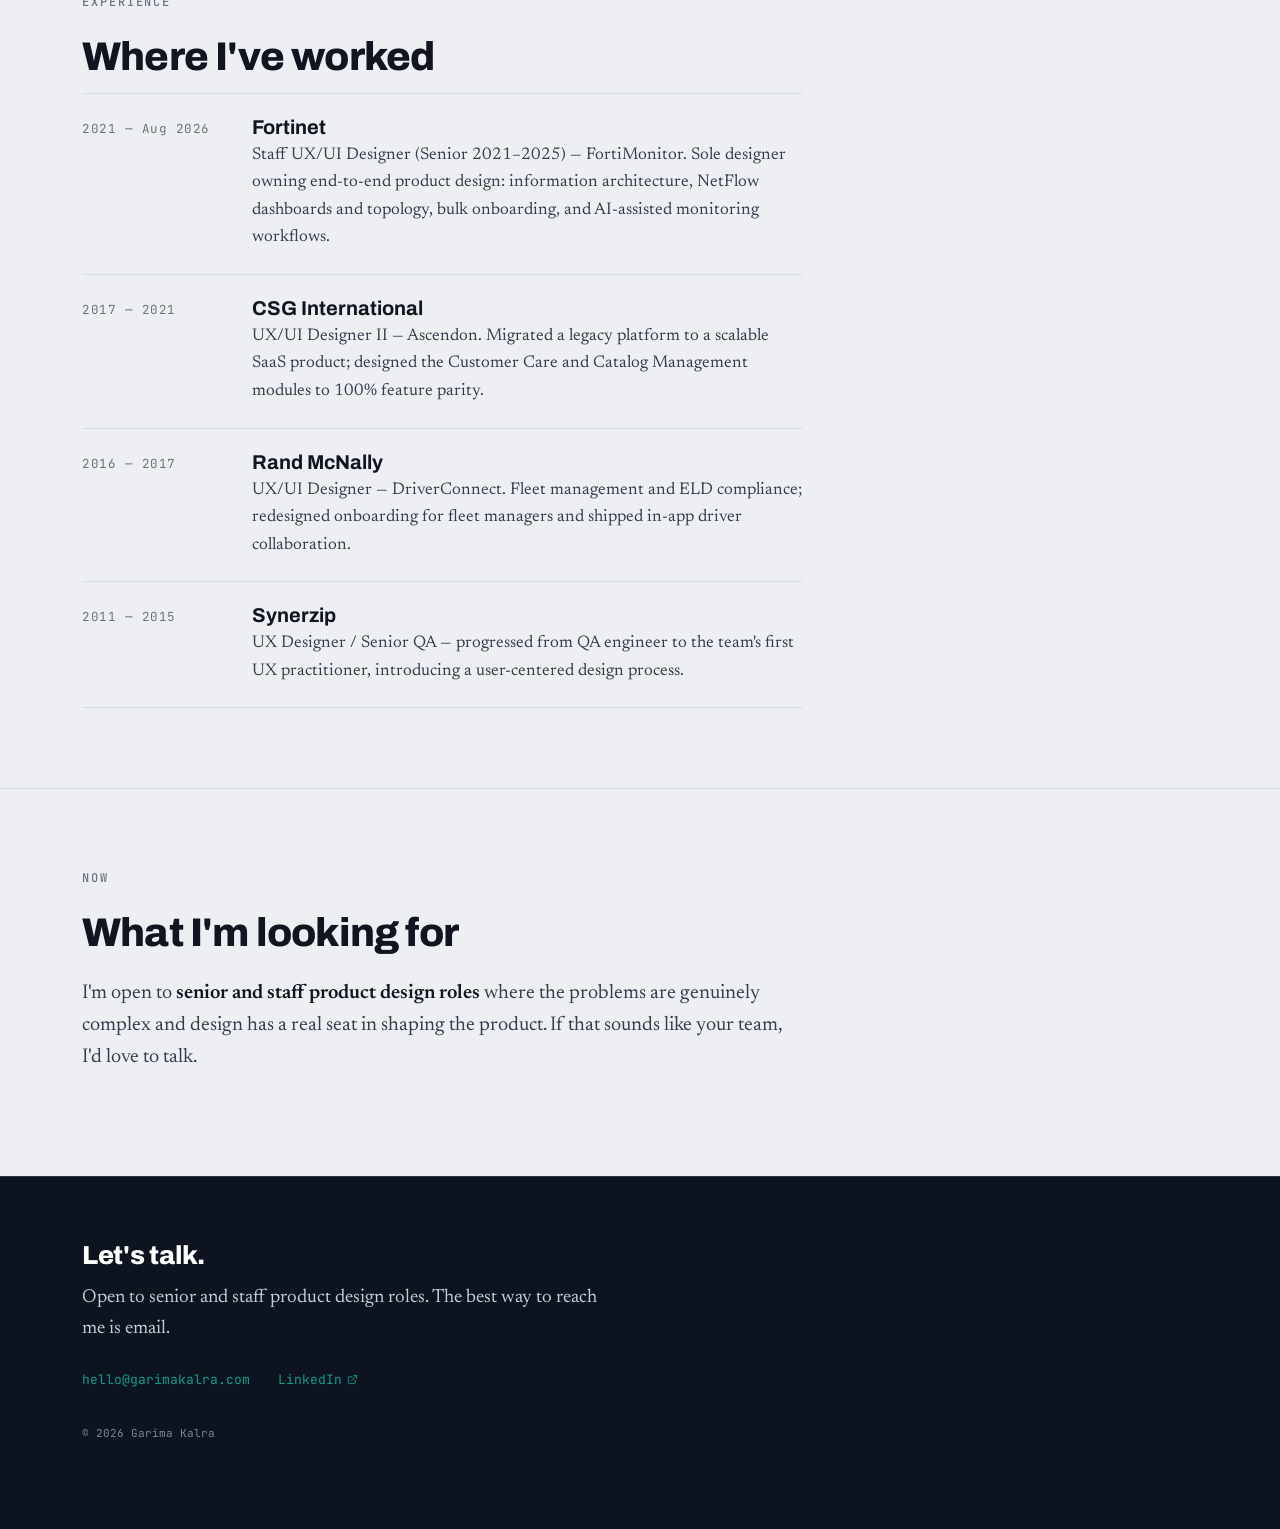
==== commit 302fa63a: "Add files via upload" ====
--- a/about.html
+++ b/about.html
@@ -102,7 +102,6 @@
     <div class="row">
       <a class="link-b" href="mailto:hello@garimakalra.com">hello@garimakalra.com</a>
       <a class="link-b" href="https://www.linkedin.com/in/kalragarima/" target="_blank" rel="noopener">LinkedIn<svg class="ext" viewBox="0 0 24 24" fill="none" stroke="currentColor" stroke-width="2" stroke-linecap="round" stroke-linejoin="round" aria-hidden="true"><path d="M18 13v6a2 2 0 0 1-2 2H5a2 2 0 0 1-2-2V8a2 2 0 0 1 2-2h6"/><polyline points="15 3 21 3 21 9"/><line x1="10" y1="14" x2="21" y2="3"/></svg></a>
-      <a class="link-b" href="Garima_Kalra_Resume.pdf">Résumé</a>
     </div>
     <p class="copy">© 2026 Garima Kalra</p>
   </div>
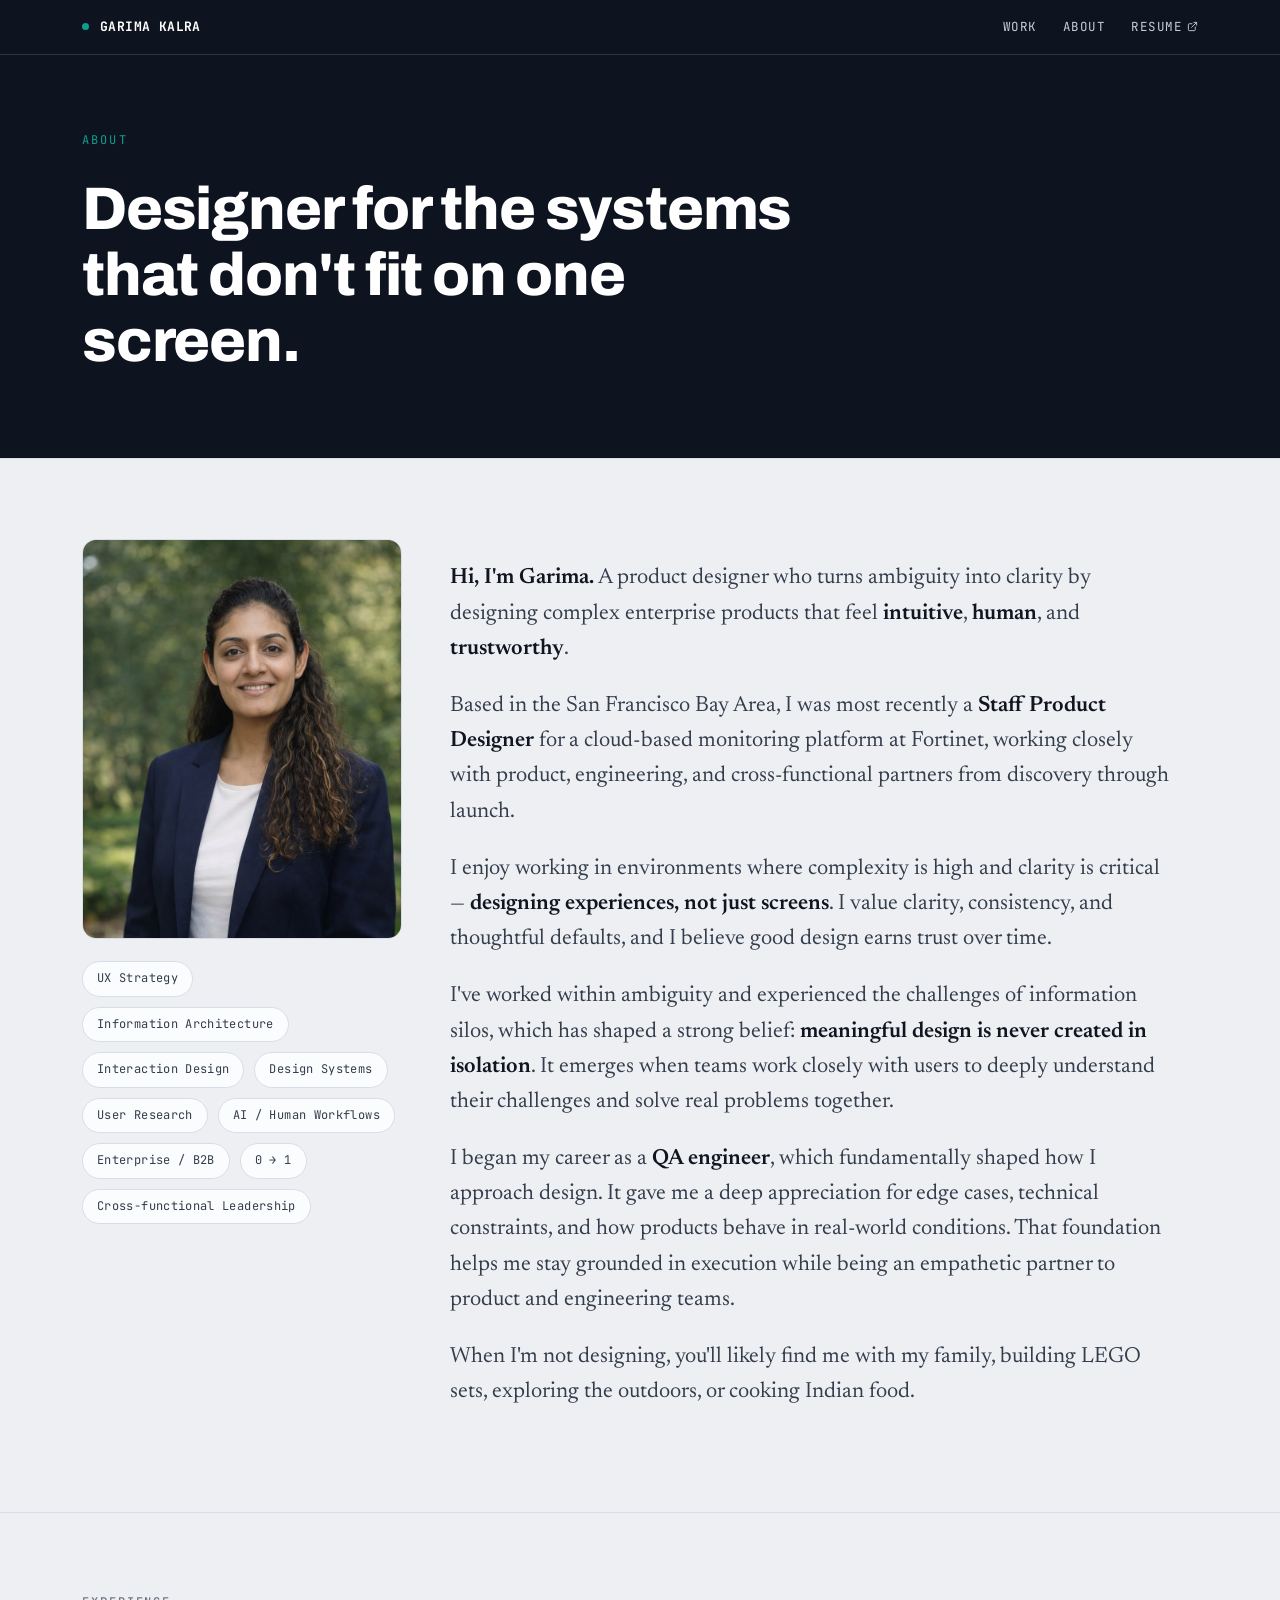
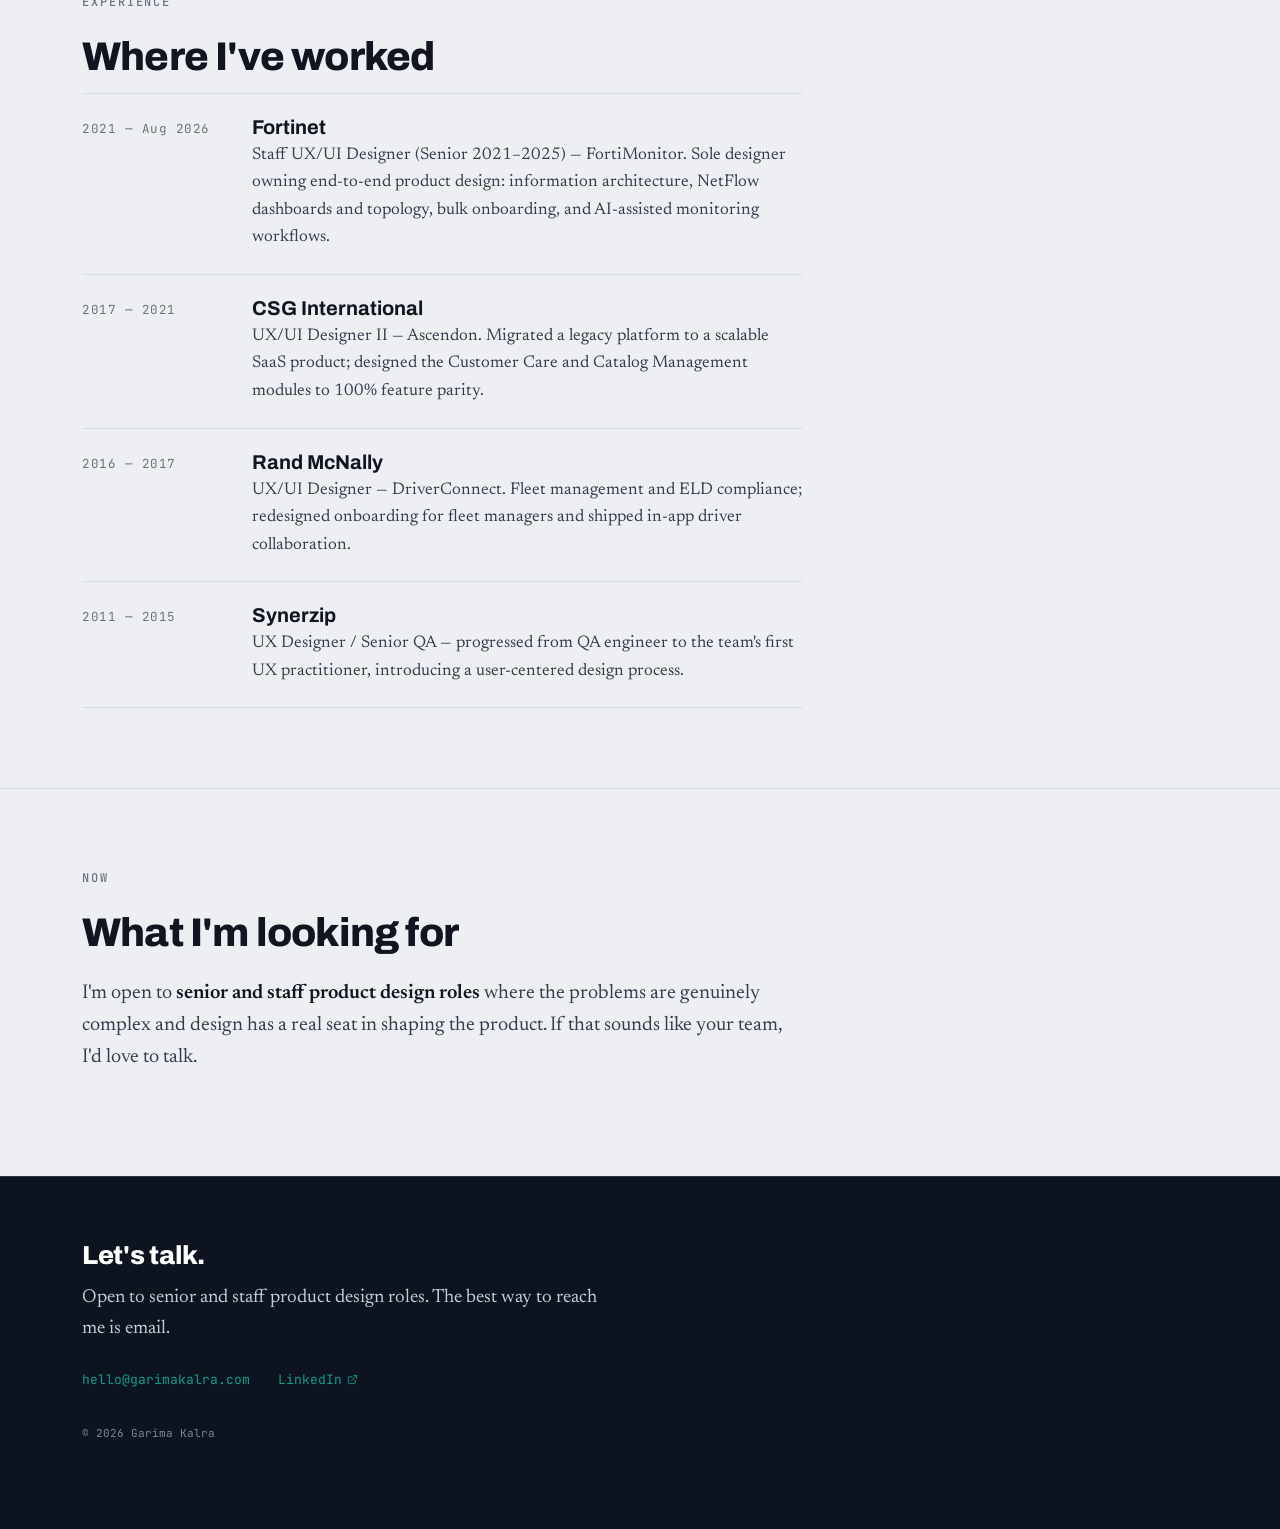
==== commit 03e03223: "Add files via upload" ====
--- a/about.html
+++ b/about.html
@@ -29,7 +29,7 @@
     <nav>
       <a href="index.html#work">Work</a>
       <a href="about.html">About</a>
-      <a href="Garima_Kalra_Resume.pdf" target="_blank" rel="noopener">Résumé<svg class="ext" viewBox="0 0 24 24" fill="none" stroke="currentColor" stroke-width="2" stroke-linecap="round" stroke-linejoin="round" aria-hidden="true"><path d="M18 13v6a2 2 0 0 1-2 2H5a2 2 0 0 1-2-2V8a2 2 0 0 1 2-2h6"/><polyline points="15 3 21 3 21 9"/><line x1="10" y1="14" x2="21" y2="3"/></svg></a>
+      <a href="Garima_Kalra_Resume.pdf" target="_blank" rel="noopener">Resume<svg class="ext" viewBox="0 0 24 24" fill="none" stroke="currentColor" stroke-width="2" stroke-linecap="round" stroke-linejoin="round" aria-hidden="true"><path d="M18 13v6a2 2 0 0 1-2 2H5a2 2 0 0 1-2-2V8a2 2 0 0 1 2-2h6"/><polyline points="15 3 21 3 21 9"/><line x1="10" y1="14" x2="21" y2="3"/></svg></a>
     </nav>
   </div>
 </div>
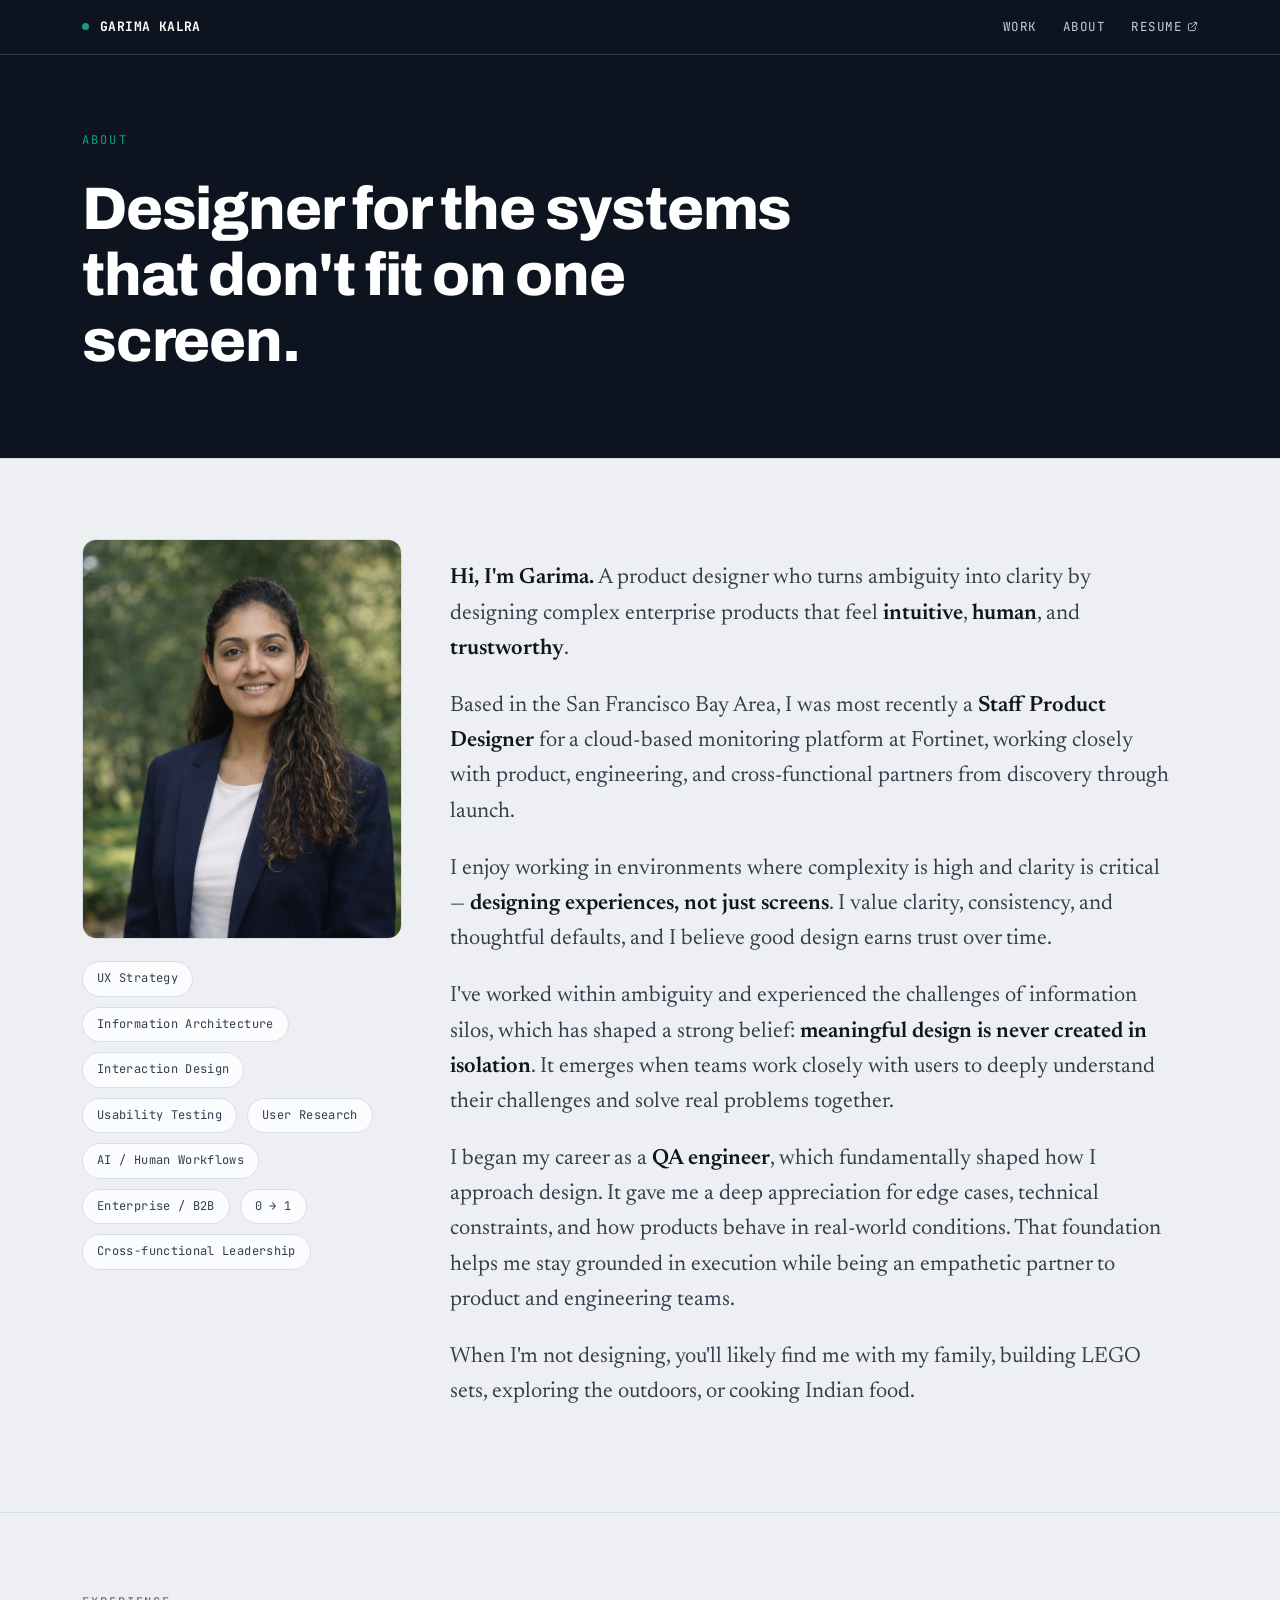
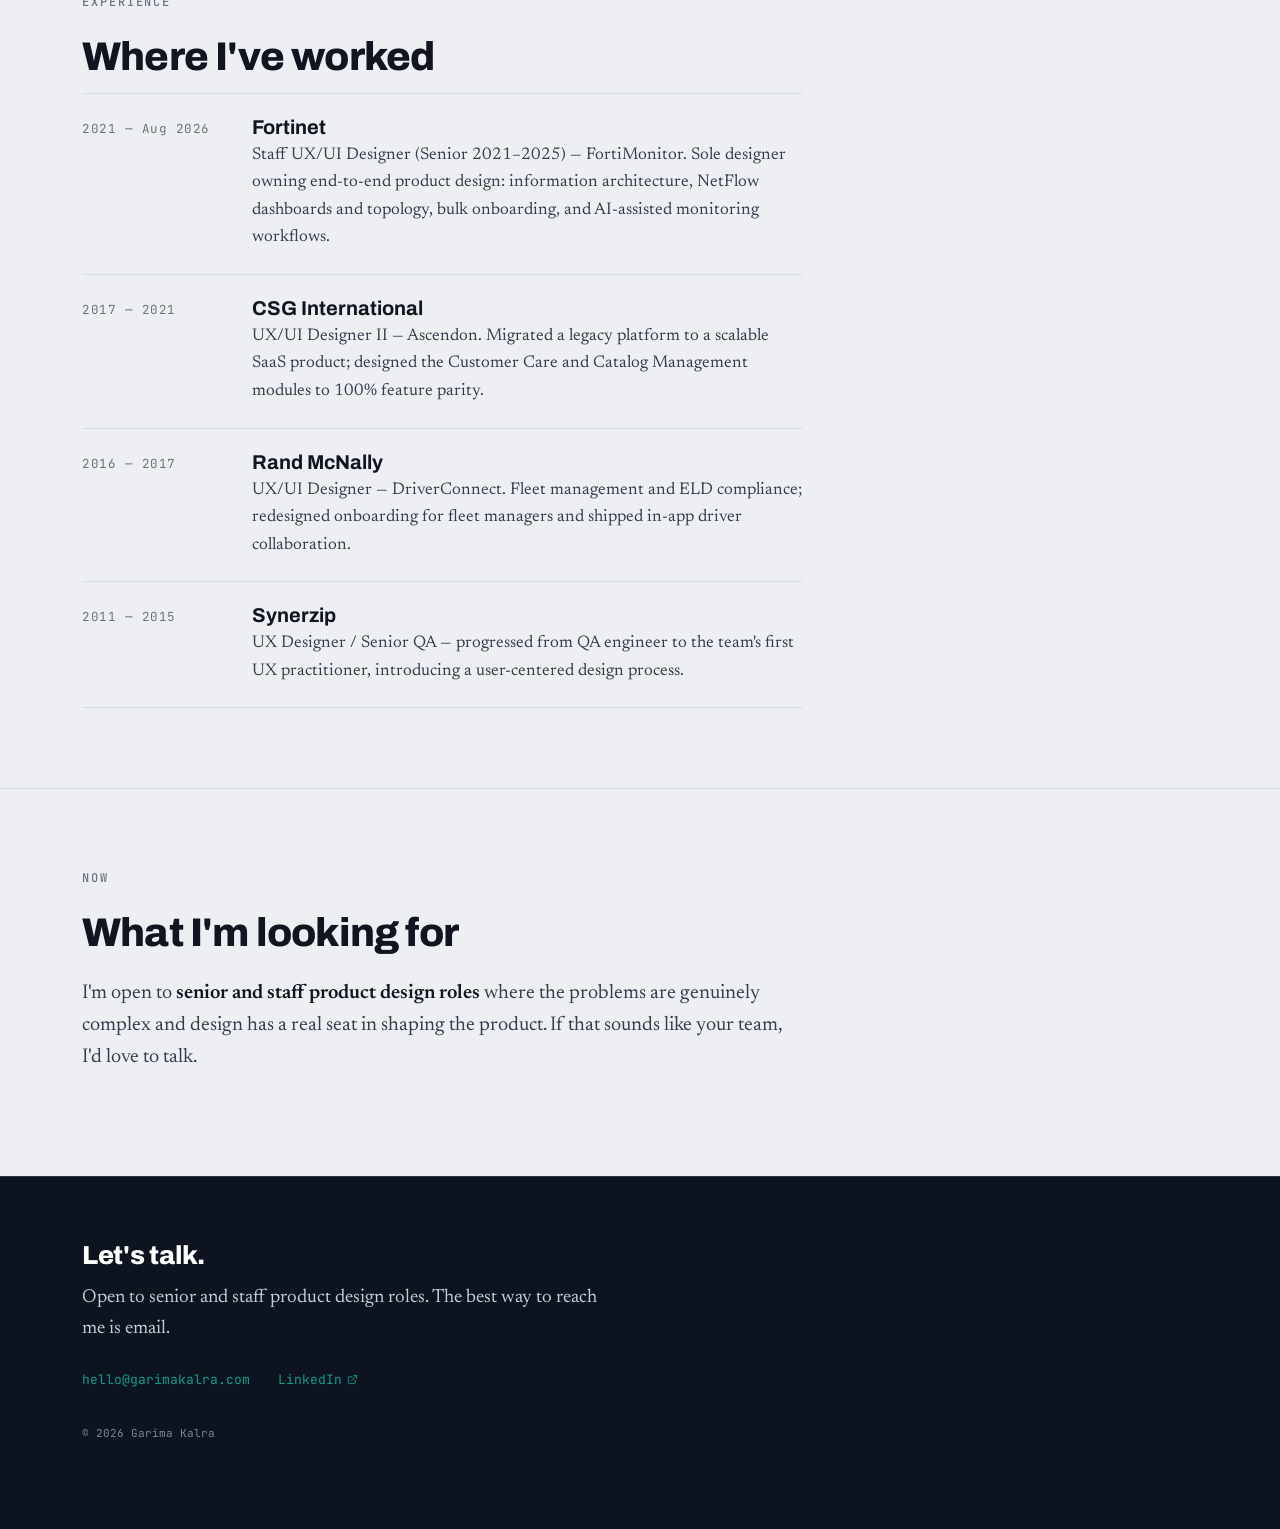
==== commit 58bf4eb2: "Update about.html" ====
--- a/about.html
+++ b/about.html
@@ -50,7 +50,7 @@
         <span class="tag">UX Strategy</span>
         <span class="tag">Information Architecture</span>
         <span class="tag">Interaction Design</span>
-        <span class="tag">Design Systems</span>
+        <span class="tag">Usability Testing</span>
         <span class="tag">User Research</span>
         <span class="tag">AI / Human Workflows</span>
         <span class="tag">Enterprise / B2B</span>
--- a/styles.css
+++ b/styles.css
@@ -164,3 +164,17 @@
 
 /* new-tab icon for external links (résumé, linkedin) */
 .ext{width:11px;height:11px;display:inline-block;vertical-align:-1px;margin-left:5px;}
+
+/* featured hero case-study card — full-width row, motif left / text right */
+.card.featured{grid-column:1 / -1;display:grid;grid-template-columns:1fr 1fr;align-items:stretch;}
+.card.featured .thumb{aspect-ratio:auto;height:100%;min-height:322px;}
+.card.featured .body{padding:40px 46px;display:flex;flex-direction:column;justify-content:center;}
+.card.featured .co{margin-bottom:12px;}
+.card.featured h3{font-size:clamp(26px,2.5vw,31px);line-height:1.12;}
+.card.featured p{font-size:18px;margin-top:14px;max-width:52ch;}
+.card.featured .go{margin-top:24px;}
+@media(max-width:760px){
+  .card.featured{grid-template-columns:1fr;}
+  .card.featured .thumb{min-height:190px;}
+  .card.featured .body{padding:24px 24px 28px;justify-content:flex-start;}
+}
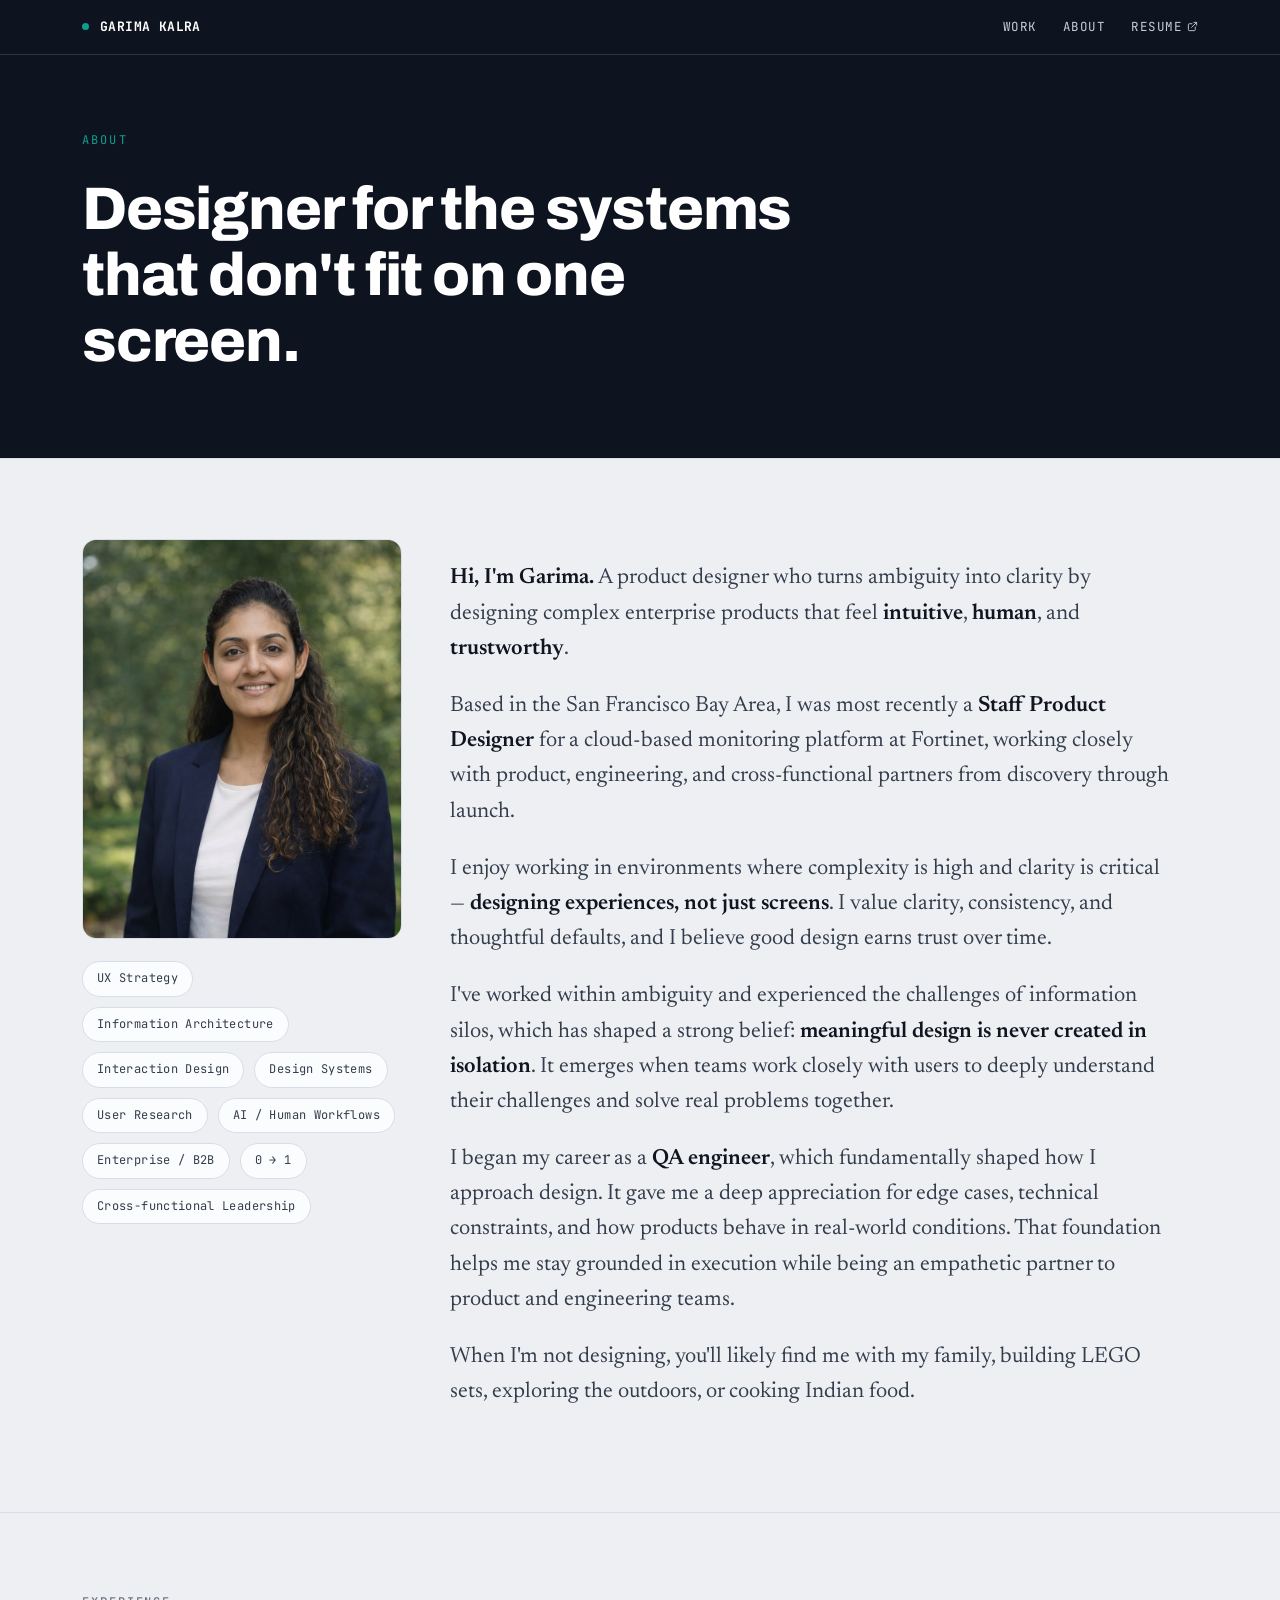
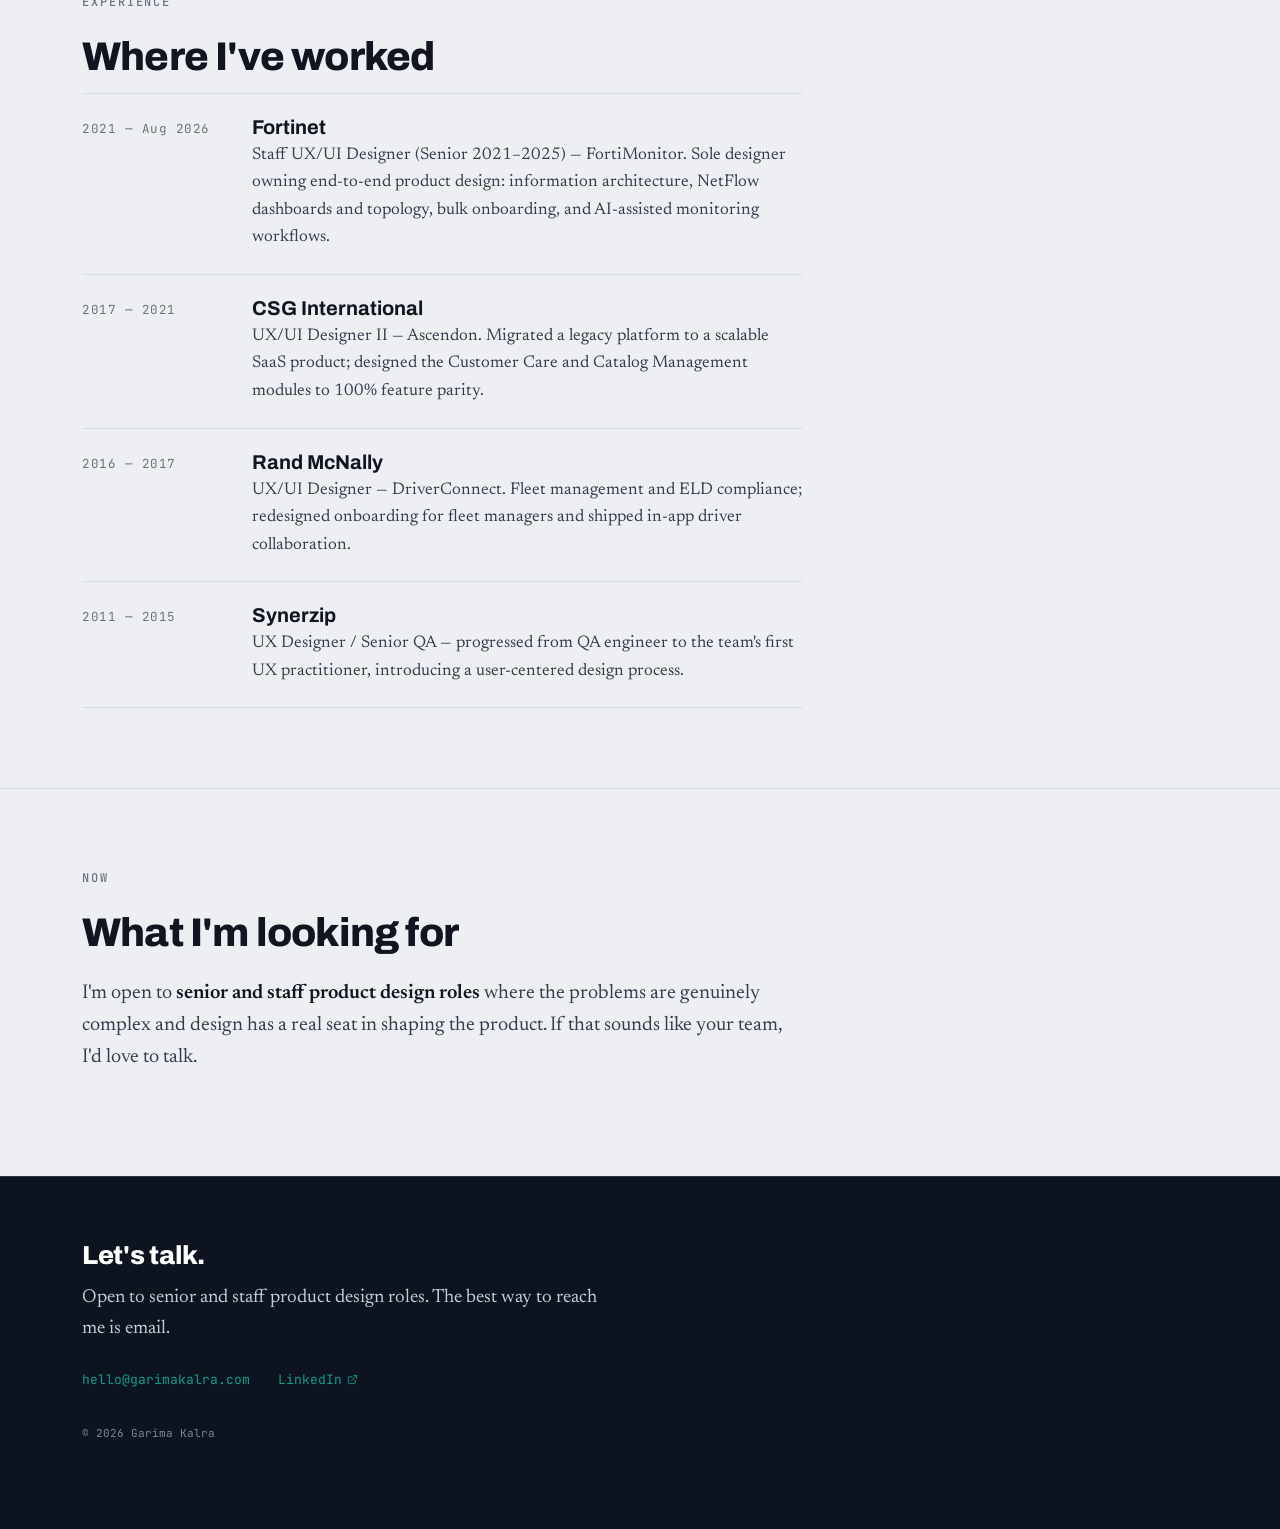
==== commit 9ea657ae: "Add files via upload" ====
--- a/about.html
+++ b/about.html
@@ -20,6 +20,10 @@
     .about-side .tags{margin-top:18px;}
   }
 </style>
+  <link rel="icon" href="favicon.ico" sizes="any">
+  <link rel="icon" type="image/png" sizes="32x32" href="favicon-32.png">
+  <link rel="icon" type="image/png" sizes="16x16" href="favicon-16.png">
+  <link rel="apple-touch-icon" href="apple-touch-icon.png">
 </head>
 <body>
 
@@ -50,7 +54,7 @@
         <span class="tag">UX Strategy</span>
         <span class="tag">Information Architecture</span>
         <span class="tag">Interaction Design</span>
-        <span class="tag">Usability Testing</span>
+        <span class="tag">Design Systems</span>
         <span class="tag">User Research</span>
         <span class="tag">AI / Human Workflows</span>
         <span class="tag">Enterprise / B2B</span>
